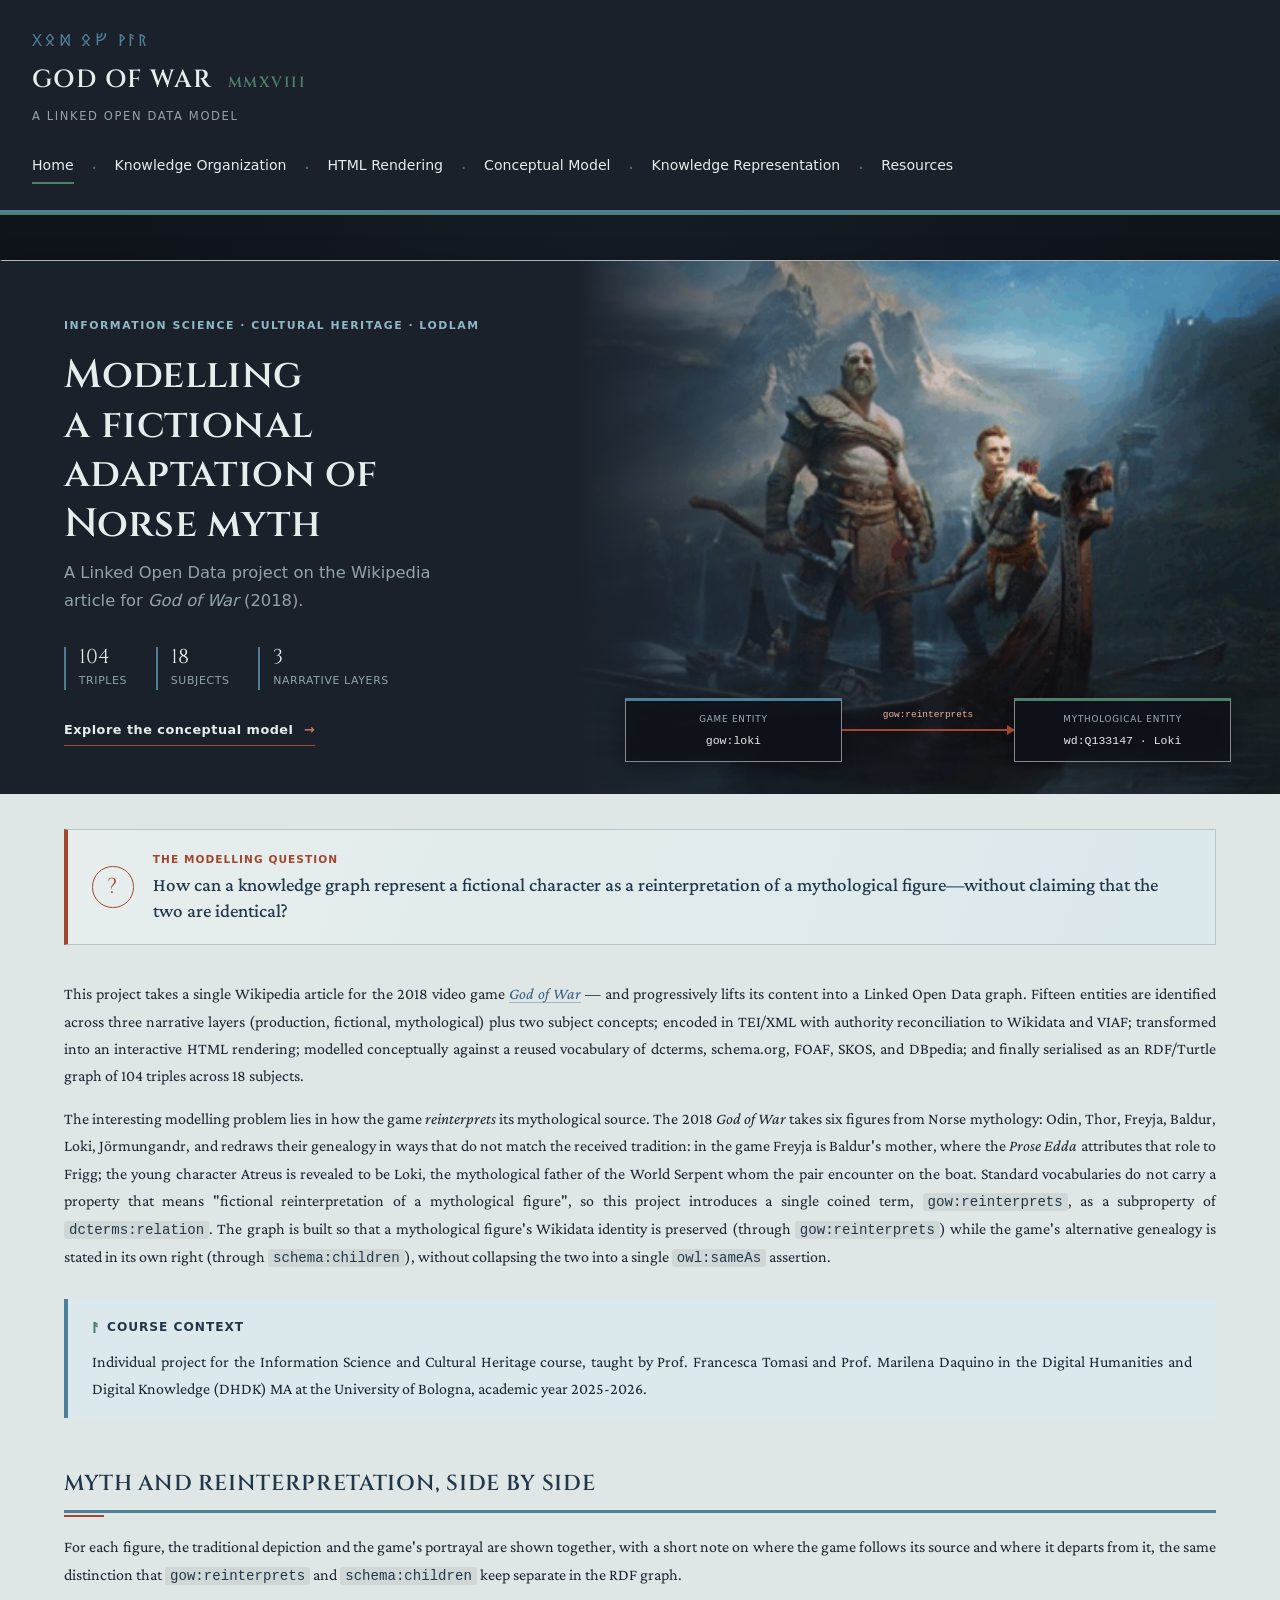
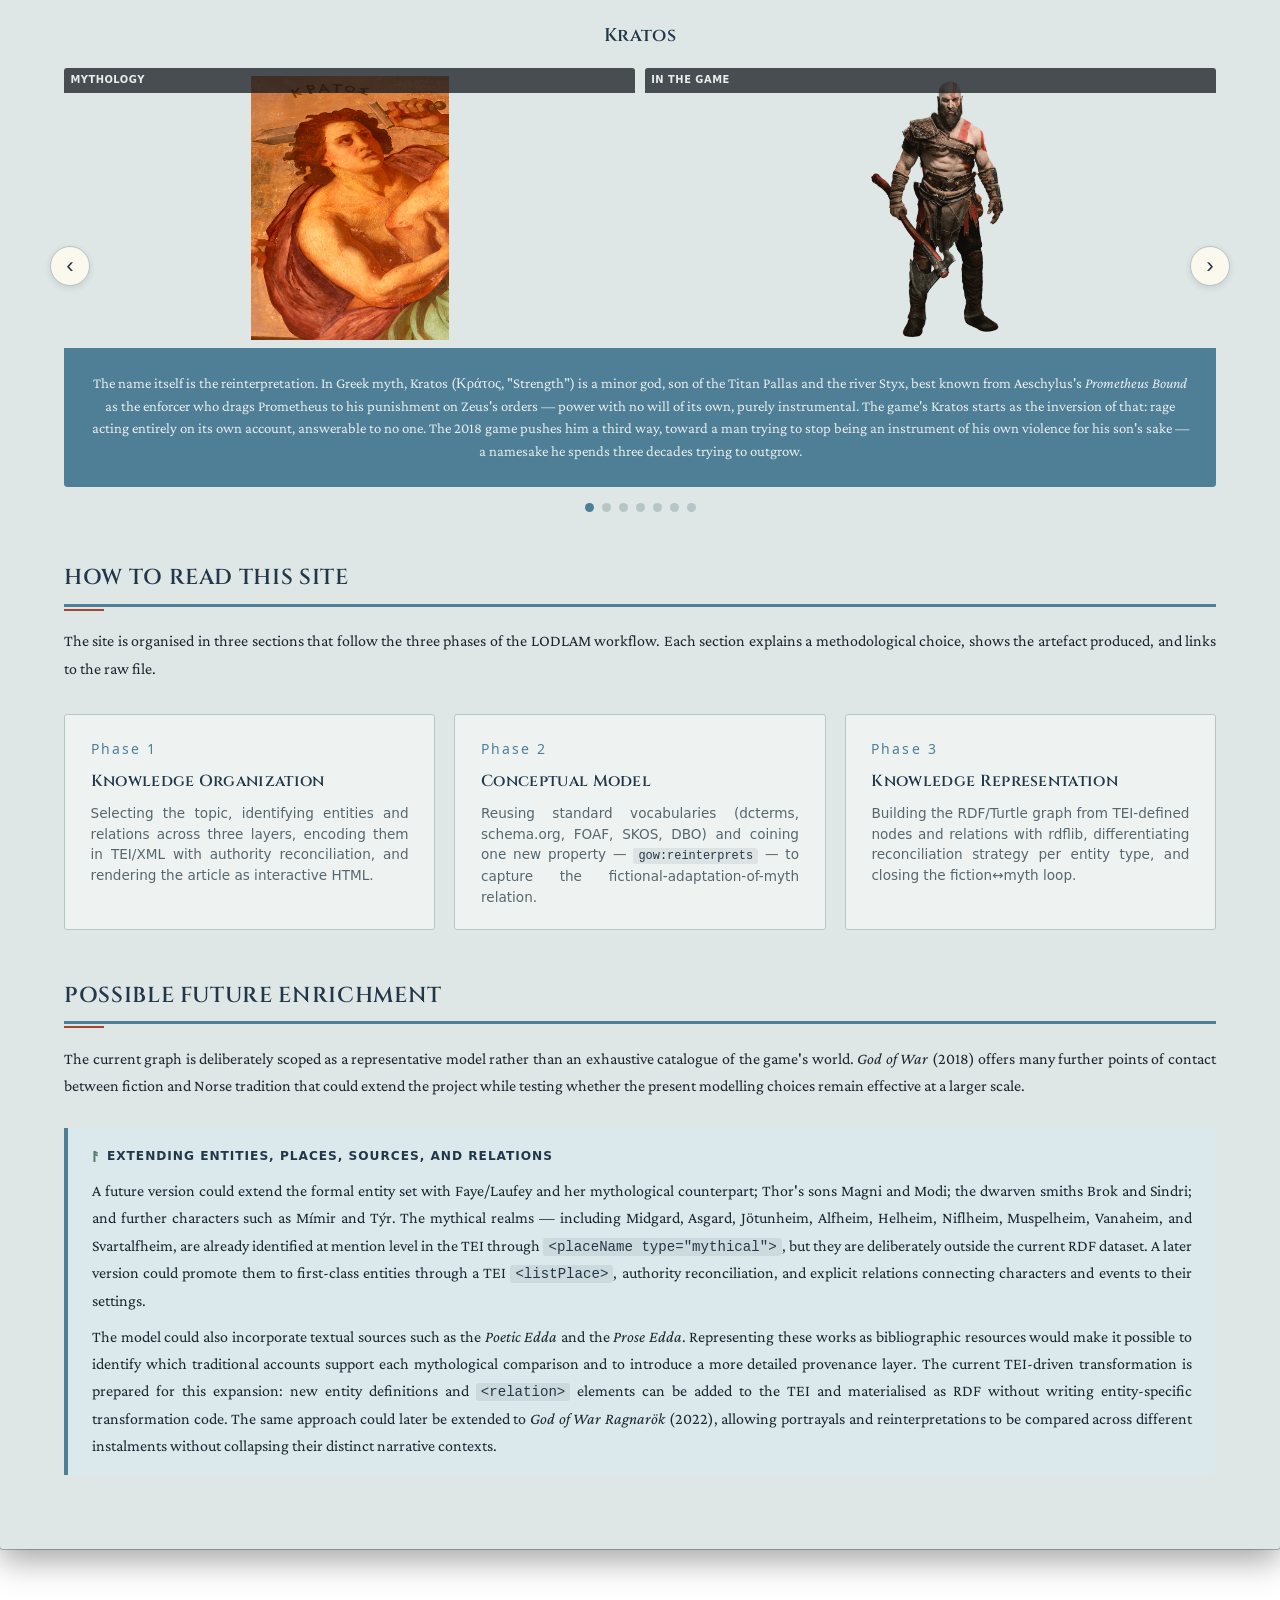
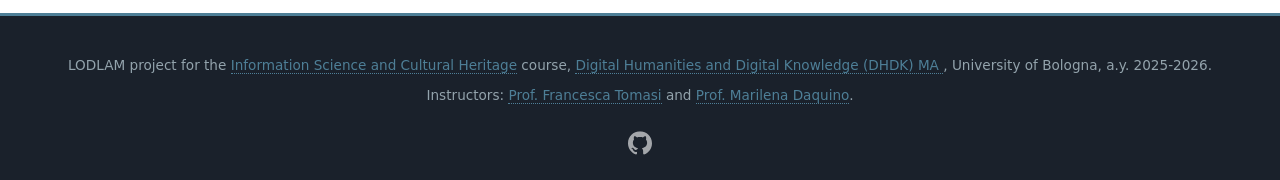
==== index.html @ cbc091d8 "Update fmt.Println message from 'Hello' to 'Goodbye'" ====
<!DOCTYPE html>
<html lang="en">
<head>
<meta charset="UTF-8">
<meta name="viewport" content="width=device-width, initial-scale=1.0">
<title>God of War (2018) — A Linked Open Data Model</title>
<link rel="icon" href="assets/favicon.ico" sizes="any">
<link rel="preconnect" href="https://fonts.googleapis.com">
<link rel="preconnect" href="https://fonts.gstatic.com" crossorigin>
<link href="https://fonts.googleapis.com/css2?family=Cinzel:wght@500;600;700&family=Crimson+Pro:ital,wght@0,400;0,500;0,600;1,400&family=Noto+Sans+Runic&display=swap" rel="stylesheet">
<link rel="stylesheet" href="css/style.css">
</head>
<body>

<header class="site-header">
  <div class="header-inner">
    <a href="index.html" class="site-title">
      <span class="site-title-runic" aria-hidden="true">ᚷᛟᛞ ᛟᚠ ᚹᚨᚱ</span>
      <span class="site-title-main">God of War <span class="site-title-year">MMXVIII</span></span>
      <span class="site-title-sub">A Linked Open Data Model</span>
    </a>
    <nav class="site-nav">
      <ul>
        <li><a href="index.html" class="current">Home</a></li>
        <li><a href="knowledge-organization.html">Knowledge Organization</a></li>
        <li><a href="html-rendering.html">HTML Rendering</a></li>
        <li><a href="conceptual-model.html">Conceptual Model</a></li>
        <li><a href="knowledge-representation.html">Knowledge Representation</a></li>
        <li><a href="resources.html">Resources</a></li>
      </ul>
    </nav>
  </div>
</header>

<main class="content">

  <section class="hero hero-home" aria-labelledby="home-title">
    <div class="hero-copy">
      <p class="hero-eyebrow">Information Science · Cultural Heritage · LODLAM</p>
      <h1 id="home-title">Modelling a fictional adaptation of Norse myth</h1>
      <p class="subtitle">A Linked Open Data project on the Wikipedia article for <em>God of War</em> (2018).</p>

      <dl class="hero-stats" aria-label="Project at a glance">
        <div><dt>104</dt><dd>triples</dd></div>
        <div><dt>18</dt><dd>subjects</dd></div>
        <div><dt>3</dt><dd>narrative layers</dd></div>
      </dl>

      <a class="hero-link" href="conceptual-model.html">Explore the conceptual model <span aria-hidden="true">&#8594;</span></a>
    </div>

    <div class="hero-image" role="img" aria-label="Kratos and Atreus crossing the Lake of Nine in God of War (2018). The game's Loki is modelled as a reinterpretation of the mythological Loki.">
  <div class="graph-fragment">
        <span class="graph-node graph-node-game"><small>game entity</small>gow:loki</span>
        <span class="graph-edge"><b>gow:reinterprets</b><i aria-hidden="true"></i></span>
        <span class="graph-node graph-node-myth"><small>mythological entity</small>wd:Q133147 · Loki</span>
      </div>
    </div>
  </section>

  <aside class="model-question" aria-labelledby="model-question-title">
    <span class="model-question-mark" aria-hidden="true">?</span>
    <div>
      <p id="model-question-title">The modelling question</p>
      <h2>How can a knowledge graph represent a fictional character as a reinterpretation of a mythological figure—without claiming that the two are identical?</h2>
    </div>
  </aside>

  <article>

    <p>This project takes a single Wikipedia article for the 2018 video game <em><a href="https://en.wikipedia.org/w/index.php?title=God_of_War_(2018_video_game)&amp;oldid=1357494264" target="_blank" rel="noopener">God of War</a></em> — and progressively lifts its content into a Linked Open Data graph. Fifteen entities are identified across three narrative layers (production, fictional, mythological) plus two subject concepts; encoded in TEI/XML with authority reconciliation to Wikidata and VIAF; transformed into an interactive HTML rendering; modelled conceptually against a reused vocabulary of dcterms, schema.org, FOAF, SKOS, and DBpedia; and finally serialised as an RDF/Turtle graph of 104 triples across 18 subjects.</p>

    <p>The interesting modelling problem lies in how the game <em>reinterprets</em> its mythological source. The 2018 <em>God of War</em> takes six figures from Norse mythology: Odin, Thor, Freyja, Baldur, Loki, Jörmungandr, and redraws their genealogy in ways that do not match the received tradition: in the game Freyja is Baldur's mother, where the <em>Prose Edda</em> attributes that role to Frigg; the young character Atreus is revealed to be Loki, the mythological father of the World Serpent whom the pair encounter on the boat. Standard vocabularies do not carry a property that means "fictional reinterpretation of a mythological figure", so this project introduces a single coined term, <code>gow:reinterprets</code>, as a subproperty of <code>dcterms:relation</code>. The graph is built so that a mythological figure's Wikidata identity is preserved (through <code>gow:reinterprets</code>) while the game's alternative genealogy is stated in its own right (through <code>schema:children</code>), without collapsing the two into a single <code>owl:sameAs</code> assertion.</p>

    <div class="callout">
      <p class="callout-title">Course context</p>
      <p>Individual project for the Information Science and Cultural Heritage course, taught by Prof. Francesca Tomasi and Prof. Marilena Daquino in the Digital Humanities and Digital Knowledge (DHDK) MA at the University of Bologna, academic year 2025-2026.</p>
    </div>

    <h2 id="myth-and-reinterpretation">Myth and reinterpretation, side by side</h2>

    <p>For each figure, the traditional depiction and the game's portrayal are shown together, with a short note on where the game follows its source and where it departs from it, the same distinction that <code>gow:reinterprets</code> and <code>schema:children</code> keep separate in the RDF graph.</p>

<div class="myth-slideshow" role="region" aria-roledescription="carousel" aria-label="Myth and game character gallery">
    <div class="slideshow-viewport">
      <div class="slideshow-track">
 
        <div class="slide">
        <h3>Kratos</h3>
        <div class="image-pair">
          <div class="image-slot filled">
            <span class="image-slot-label">Mythology</span>
            <img src="assets/kratosmyth.png" alt="Fresco detail labelled ΚΡΑΤΟΣ (Kratos), the Greek personification of strength, holding a sword.">
          </div>
          <div class="image-slot filled">
            <span class="image-slot-label">In the game</span>
            <img src="assets/Kratos.png" alt="Kratos as depicted in God of War (2018), bearded, holding the Leviathan Axe.">
          </div>
        </div>
        <p class="comparison-text">The name itself is the reinterpretation. In Greek myth, Kratos (Κράτος, "Strength") is a minor god, son of the Titan Pallas and the river Styx, best known from Aeschylus's <em>Prometheus Bound</em> as the enforcer who drags Prometheus to his punishment on Zeus's orders — power with no will of its own, purely instrumental. The game's Kratos starts as the inversion of that: rage acting entirely on its own account, answerable to no one. The 2018 game pushes him a third way, toward a man trying to stop being an instrument of his own violence for his son's sake — a namesake he spends three decades trying to outgrow.</p>
      </div>

      <div class="slide">
        <h3>Odin</h3>
        <div class="image-pair">
          <div class="image-slot filled">
            <span class="image-slot-label">Mythology</span>
            <img src="assets/odinmyth.png" alt="Illustration of Odin with a spear, one eye covered, flanked by his ravens Huginn and Muninn.">
          </div>
          <div class="image-slot filled">
            <span class="image-slot-label">In the game</span>
            <img src="assets/odingame.png" alt="Odin as depicted in God of War Ragnarok (2022), he never appears in the 2018 prequel, but he is mentioned many times.">
          </div>
        </div>
        <p class="comparison-text">Myth's Odin is the Allfather: one-eyed (the price of wisdom at Mímir's well), attended by his ravens Huginn and Muninn, obsessively gathering knowledge to delay Ragnarök. The 2018 game keeps him almost entirely offscreen, known only through his actions: surveilling Faye's family, engineering Týr's death. His hunger for knowledge survives the adaptation, recast as control rather than wisdom-seeking. The in-game render included here is revealed in the sequel game from 2022, but I decided to include it for visual reference.</p>
      </div>

      <div class="slide">
        <h3>Thor</h3>
        <div class="image-pair">
          <div class="image-slot filled">
            <span class="image-slot-label">Mythology</span>
            <img src="assets/thormyth.png" alt="19th-century engraving of Thor, crowned, raising Mjölnir with lightning behind him.">
          </div>
          <div class="image-slot filled">
            <span class="image-slot-label">In the game</span>
            <img src="assets/thorgame.png" alt="Thor as depicted in God of War (2018), he makes a small cameo at the end, but he's frequently mentioned during the game. His role is bigger in the sequel God Of War Ragnarok (2022).">
          </div>
        </div>
        <p class="comparison-text">This particular engraving crowns Thor and poses him like a thunder-king closer to Zeus than to the brawling, impulsive Thor of the Eddas — a reminder that "the mythological Thor" is itself already a layered reception history before the game ever touches it. The 2018 game keeps him almost entirely withheld, glimpsed only in a closing vision; what's already established, through his sons Modi and Magni, is a figure whose approval is violently sought and rarely given — the game's version of Thor is built out of the shadow he casts before he ever appears.</p>
      </div>

      <div class="slide">
        <h3>Freyja</h3>
        <div class="image-pair">
          <div class="image-slot filled">
            <span class="image-slot-label">Mythology</span>
            <img src="assets/freyjamyth.png" alt="19th-century illustration of Freya standing with a spear and shield, flanked by cats.">
          </div>
          <div class="image-slot filled">
            <span class="image-slot-label">In the game</span>
            <img src="assets/freya.png" alt="Freya as depicted in God Of War (2018).">
          </div>
        </div>
        <p class="comparison-text">Traditionally a Vanir goddess of love, fertility, and war who receives half the battle-slain in her hall Fólkvangr — independent, powerful, married to the enigmatic Óðr. The game keeps her power and her Vanir origin but gives her a role that belongs to a different goddess in the sources: Baldur's mother. In the <em>Prose Edda</em> that role is Frigg's, not Freyja's. This is the clearest case in the whole project of the game collapsing two distinct figures into one — see the RDF graph's <code>gow:freyja schema:children gow:baldur</code> triple, which states the game's genealogy directly rather than importing it as fact about the mythological Freyja.</p>
      </div>

      <div class="slide">
        <h3>Baldur</h3>
        <div class="image-pair">
          <div class="image-slot filled">
            <span class="image-slot-label">Mythology</span>
            <img src="assets/baldurmyth.png" alt="Baldur (or Baldr) as depicted in the Norse mythology.">
          </div>
          <div class="image-slot filled">
            <span class="image-slot-label">In the game</span>
            <img src="assets/balduergow.png" alt="Baldur as depicted in God of War (2018), tattooed and bearded, standing in a snowy landscape.">
          </div>
        </div>
        <p class="comparison-text">Myth's Baldur is the most beloved of the Æsir, radiant and mourned by all creation when he dies; the game's Baldur — rune-tattooed, embittered, numb rather than beloved — inverts that emotional register almost entirely while keeping the one structural detail that matters: invulnerable to everything except mistletoe, and killed by it either way. What changes is the meaning: myth's mistletoe death starts the grief that precedes Ragnarök; the game's mistletoe death ends a rage nobody in the story is sorry to see go.</p>
      </div>

      <div class="slide">
        <h3>Loki</h3>
        <div class="image-pair">
          <div class="image-slot filled">
            <span class="image-slot-label">Mythology</span>
            <img src="assets/loki.png" alt="Medieval Icelandic manuscript illustration of Loki, holding fire, standing near a net.">
          </div>
          <div class="image-slot filled">
            <span class="image-slot-label">In the game</span>
            <img src="assets/atreusgow.png" alt="Atreus as depicted in God of War (2018) — later revealed in the story to be Loki.">
          </div>
        </div>
        <p class="comparison-text">The manuscript shown here depicts Loki with a fishing net nearby — his own invention, from the myth in which he is finally caught hiding from the gods after Baldur's death, then bound with his son's entrails until Ragnarök. The game defers that entire arc: its Loki is a child at the very start of his story, known to the player as Atreus until the final revelation. Nothing about the bound, punished trickster of the myths has happened yet — the game's fiction↔myth loop closes narratively (Atreus is Loki) without yet closing consequentially (this Loki hasn't done anything the myths punish him for).</p>
      </div>

      <div class="slide">
        <h3>Jörmungandr</h3>
        <div class="image-pair">
          <div class="image-slot filled">
            <span class="image-slot-label">Mythology</span>
            <img src="assets/jormungandrmyth.png" alt="Medieval manuscript illustration labelled 'Midgards Ormurin', showing the World Serpent coiled with a goat's head hanging above it.">
          </div>
          <div class="image-slot filled">
            <span class="image-slot-label">In the game</span>
            <img src="assets/jormungandrgow.jpg" alt="The World Serpent Jörmungandr as depicted in God of War (2018), a massive dragon-like head looking down at Kratos and Atreus.">
          </div>
        </div>
        <p class="comparison-text">The most dramatic tonal inversion of any figure in the game. In myth, Jörmungandr is a world-ending threat, fated to kill and be killed by Thor at Ragnarök — the manuscript shown fixes it in a static heraldic coil, an emblem of doom. The game instead makes it a character with dialogue (translated by Atreus) who treats Kratos and Atreus as old friends, thanks to the story's nonlinear sense of time — from apocalyptic monster to companion, without changing its size, its name, or its place in the family tree that <code>gow:loki schema:children gow:jormungandr</code> still records.</p>
      </div>
    </div>
  </div>
      <button type="button" class="slide-arrow slide-prev" aria-label="Previous character">&#8249;</button>
      <button type="button" class="slide-arrow slide-next" aria-label="Next character">&#8250;</button>
 
      <div class="slide-dots">
        <button type="button" class="slide-dot" aria-label="Go to Kratos"></button>
        <button type="button" class="slide-dot" aria-label="Go to Odin"></button>
        <button type="button" class="slide-dot" aria-label="Go to Thor"></button>
        <button type="button" class="slide-dot" aria-label="Go to Freyja"></button>
        <button type="button" class="slide-dot" aria-label="Go to Baldur"></button>
        <button type="button" class="slide-dot" aria-label="Go to Loki"></button>
        <button type="button" class="slide-dot" aria-label="Go to Jörmungandr"></button>
      </div>
    </div>

    <h2>How to read this site</h2>

    <p>The site is organised in three sections that follow the three phases of the LODLAM workflow. Each section explains a methodological choice, shows the artefact produced, and links to the raw file.</p>

    <div class="section-index">
      <a class="section-card" href="knowledge-organization.html">
        <span class="step-number">Phase 1</span>
        <h3>Knowledge Organization</h3>
        <p>Selecting the topic, identifying entities and relations across three layers, encoding them in TEI/XML with authority reconciliation, and rendering the article as interactive HTML.</p>
      </a>
      <a class="section-card" href="conceptual-model.html">
        <span class="step-number">Phase 2</span>
        <h3>Conceptual Model</h3>
        <p>Reusing standard vocabularies (dcterms, schema.org, FOAF, SKOS, DBO) and coining one new property — <code>gow:reinterprets</code> — to capture the fictional-adaptation-of-myth relation.</p>
      </a>
      <a class="section-card" href="knowledge-representation.html">
        <span class="step-number">Phase 3</span>
        <h3>Knowledge Representation</h3>
        <p>Building the RDF/Turtle graph from TEI-defined nodes and relations with rdflib, differentiating reconciliation strategy per entity type, and closing the fiction↔myth loop.</p>
      </a>
    </div>

    <h2 id="possible-future-enrichment">Possible future enrichment</h2>

    <p>The current graph is deliberately scoped as a representative model rather than an exhaustive catalogue of the game's world. <em>God of War</em> (2018) offers many further points of contact between fiction and Norse tradition that could extend the project while testing whether the present modelling choices remain effective at a larger scale.</p>

    <div class="callout">
  <p class="callout-title">Extending entities, places, sources, and relations</p>

  <p>A future version could extend the formal entity set with Faye/Laufey and her mythological counterpart; Thor's sons Magni and Modi; the dwarven smiths Brok and Sindri; and further characters such as Mímir and Týr. The mythical realms — including Midgard, Asgard, Jötunheim, Alfheim, Helheim, Niflheim, Muspelheim, Vanaheim, and Svartalfheim, are already identified at mention level in the TEI through <code>&lt;placeName type="mythical"&gt;</code>, but they are deliberately outside the current RDF dataset. A later version could promote them to first-class entities through a TEI <code>&lt;listPlace&gt;</code>, authority reconciliation, and explicit relations connecting characters and events to their settings.</p>

  <p>The model could also incorporate textual sources such as the <em>Poetic Edda</em> and the <em>Prose Edda</em>. Representing these works as bibliographic resources would make it possible to identify which traditional accounts support each mythological comparison and to introduce a more detailed provenance layer. The current TEI-driven transformation is prepared for this expansion: new entity definitions and <code>&lt;relation&gt;</code> elements can be added to the TEI and materialised as RDF without writing entity-specific transformation code. The same approach could later be extended to <em>God of War Ragnarök</em> (2022), allowing portrayals and reinterpretations to be compared across different instalments without collapsing their distinct narrative contexts.</p>
</div>

  </article>
</main>

<footer class="site-footer">
  <p>LODLAM project for the <a href="https://www.unibo.it/it/studiare/insegnamenti-competenze-trasversali-moocs/insegnamenti/insegnamento/2025/542134" target="_blank" rel="noopener noreferrer"> Information Science and Cultural Heritage</a> course, <a href="https://corsi.unibo.it/magistrale/DigitalHumanitiesKnowledge" target="_blank" rel="noopener noreferrer"> Digital Humanities and Digital Knowledge (DHDK) MA </a>, University of Bologna, a.y. 2025-2026.</p>
  <p>Instructors: <a href="https://www.unibo.it/sitoweb/francesca.tomasi" target="_blank" rel="noopener noreferrer">Prof. Francesca Tomasi</a> and <a href="https://www.unibo.it/sitoweb/marilena.daquino2" target="_blank" rel="noopener noreferrer">Prof. Marilena Daquino</a>.</p>
  <div class="footer-social">
    <a href="https://github.com/alicesgarlata/gowlodlam" target="_blank" rel="noopener noreferrer" class="github-link" aria-label="Visit the repository on Github!">
      <img src="assets/GitHub_Invertocat_White.svg" alt="Repository GitHub" width="24" height="24">
    </a>
  </div>
</footer>

<script src="js/lightbox.js" defer></script>
</body>
</html>
---- css/style.css ----
:root {
  /* -- stone / night-sky field ------------------------------------- */
  --color-stone-900: #0f131a;
  --color-stone-800: #1a212b;
  --color-bone: #e7ecec;
  --color-bone-muted: #93a3ac;

  /* -- ice/parchment content panel ------------------------------------ */
  --color-parchment: #dee6e6;
  --color-parchment-dark: #b7c5c6;
  --color-ink: #1c2530;
  --color-ink-muted: #57666e;

  /* -- accents: cold primary, single warm ember spark ------------------ */
  --color-verdigris: #4f7f6b;
  --color-verdigris-hover: #3f6a58;
  --color-frost: #4e7f97;
  --color-frost-hover: #3d6779;
  --color-frost-soft: #dbe8ec;
  --color-steel-title: #22384a;
  --color-ember: #a2472f;
  --color-link: #35617f;
  --color-link-border: #9db8c6;

  /* -- code block (dark tablet, own small cool palette) ---------------- */
  --color-code-bg: #0b0e13;
  --color-code-text: #dbe2e2;
  --color-code-kw: #7ec8d8;
  --color-code-cm: #6c7a86;
  --color-code-st: #93c39f;
  --color-code-ns: #8fa8d6;

  --font-display: 'Cinzel', Georgia, serif;
  --font-runic: 'Noto Sans Runic', sans-serif;
  --font-serif: 'Crimson Pro', Georgia, "Times New Roman", serif;
  --font-sans: system-ui, -apple-system, "Segoe UI", sans-serif;
  --font-mono: "SF Mono", Menlo, Monaco, Consolas, monospace;

  --max-width: 1440px;
}

* { box-sizing: border-box; }

body {
  margin: 0;
  font-family: var(--font-serif);
  color: var(--color-bone);
  background:
    radial-gradient(ellipse at top, #171e28 0%, var(--color-stone-900) 62%),
    repeating-linear-gradient(115deg, rgba(255,255,255,0.015) 0px, rgba(255,255,255,0.015) 1px, transparent 1px, transparent 7px);
  background-attachment: fixed;
  line-height: 1.7;
}

/* --- Header + navigation ------------------------------------------- */

.site-header {
  background: var(--color-stone-800);
  border-bottom: 3px solid var(--color-frost);
  box-shadow: 0 2px 0 0 var(--color-verdigris);
  color: var(--color-bone);
}
.header-inner {
  max-width: 1320px;
  margin: 0 auto;
  padding: 1.6rem 2rem;
  display: flex;
  flex-wrap: wrap;
  align-items: baseline;
  justify-content: space-between;
  gap: 1.5rem;
}
.site-title {
  color: var(--color-bone);
  text-decoration: none;
  display: block;
}
.site-title-runic {
  display: block;
  font-family: var(--font-runic);
  font-size: 1.05rem;
  letter-spacing: 0.2em;
  color: var(--color-frost);
  margin-bottom: 0.3rem;
}
.site-title-main {
  display: block;
  font-family: var(--font-display);
  font-size: 1.55rem;
  font-weight: 600;
  letter-spacing: 0.06em;
  text-transform: uppercase;
  color: var(--color-bone);
}
.site-title-year {
  font-size: 0.6em;
  color: var(--color-verdigris);
  margin-left: 0.5em;
  letter-spacing: 0.1em;
}
.site-title-sub {
  display: block;
  font-family: var(--font-sans);
  font-size: 0.72rem;
  color: var(--color-bone-muted);
  letter-spacing: 0.14em;
  text-transform: uppercase;
  margin-top: 0.35rem;
}

.site-nav ul {
  list-style: none;
  padding: 0;
  margin: 0;
  display: flex;
  flex-wrap: wrap;
  align-items: center;
  font-family: var(--font-sans);
  font-size: 0.88rem;
}
.site-nav li { display: flex; align-items: center; }
.site-nav li + li::before {
  content: "·";
  color: var(--color-frost);
  font-size: 1.3em;
  margin: 0 1.1rem;
  opacity: 0.85;
}
.site-nav a {
  color: var(--color-bone);
  text-decoration: none;
  padding: 0.25rem 0;
  border-bottom: 2px solid transparent;
  transition: border-color 0.15s, color 0.15s;
}
.site-nav a:hover { border-bottom-color: var(--color-frost); }
.site-nav a.current {
  border-bottom-color: var(--color-verdigris);
  color: var(--color-bone);
}

/* --- Main content (ice/parchment panel) ----------------------------------- */

.content {
  max-width: var(--max-width);
  margin: 3rem auto;
  padding: 2.8rem 4rem;
  background: var(--color-parchment);
  color: var(--color-ink);
  border-radius: 3px;
  box-shadow: 0 12px 32px rgba(0,0,0,0.35), 0 0 0 1px var(--color-parchment-dark);
}

.hero {
  padding: 0.5rem 0 2rem;
  border-bottom: 3px double var(--color-parchment-dark);
  margin-bottom: 2rem;
  position: relative;
}
.hero h1 {
  font-family: var(--font-display);
  font-size: 2.1rem;
  font-weight: 600;
  margin: 0 0 0.6rem;
  color: var(--color-steel-title);
  line-height: 1.25;
  letter-spacing: 0.01em;
  max-width: 46ch;
}
.hero .subtitle {
  font-family: var(--font-sans);
  font-size: 1.02rem;
  color: var(--color-ink-muted);
  margin: 0;
  max-width: 60ch;
}

/* --- Home hero: project argument made visual ---------------------- */

.hero-home {
  display: grid;
  grid-template-columns: minmax(0, 0.9fr) minmax(420px, 1.1fr);
  min-height: 440px;
  margin: -2.8rem -4rem 2.2rem;
  padding: 0;
  border-bottom: 0;
  background: var(--color-stone-800);
  color: var(--color-bone);
  overflow: hidden;
}
.hero-copy {
  padding: 3.5rem 2.5rem 3rem 4rem;
  display: flex;
  flex-direction: column;
  justify-content: center;
  position: relative;
  z-index: 2;
}
.hero-eyebrow {
  margin: 0 0 1rem;
  font-family: var(--font-sans);
  color: #8fb8c7;
  font-size: 0.68rem;
  font-weight: 700;
  letter-spacing: 0.14em;
  text-transform: uppercase;
}
.hero-home h1 {
  color: var(--color-bone);
  font-size: clamp(2rem, 3.1vw, 3rem);
  max-width: 14ch;
  text-wrap: balance;
}
.hero-home .subtitle {
  color: var(--color-bone-muted);
  max-width: 40ch;
}
.hero-stats {
  display: flex;
  gap: 1.8rem;
  margin: 2rem 0 1.8rem;
}
.hero-stats div {
  padding-left: 0.8rem;
  border-left: 2px solid var(--color-frost);
}
.hero-stats dt {
  font-family: var(--font-display);
  color: var(--color-bone);
  font-size: 1.25rem;
  line-height: 1;
}
.hero-stats dd {
  margin: 0.3rem 0 0;
  font-family: var(--font-sans);
  color: var(--color-bone-muted);
  font-size: 0.68rem;
  letter-spacing: 0.06em;
  text-transform: uppercase;
}
.hero-link {
  align-self: flex-start;
  font-family: var(--font-sans);
  color: var(--color-bone);
  font-size: 0.8rem;
  font-weight: 700;
  letter-spacing: 0.04em;
  text-decoration: none;
  border-bottom: 1px solid var(--color-ember);
  padding-bottom: 0.25rem;
}
.hero-link span { color: #cf765d; margin-left: 0.35rem; }

.hero-image {
  position: relative;
  min-height: 440px;
  background:
    linear-gradient(90deg, var(--color-stone-800) 0%, rgba(26,33,43,0.5) 22%, rgba(15,19,26,0.08) 62%),
    linear-gradient(0deg, rgba(15,19,26,0.62), transparent 55%),
    url('../assets/gifs/cover.gif') center / cover no-repeat;
}
.graph-fragment {
  position: absolute;
  left: 7%;
  right: 7%;
  bottom: 2rem;
  display: grid;
  grid-template-columns: minmax(120px, 1fr) minmax(135px, 0.8fr) minmax(130px, 1fr);
  align-items: center;
  filter: drop-shadow(0 4px 12px rgba(0,0,0,0.55));
}
.graph-node {
  padding: 0.65rem 0.8rem;
  border: 1px solid rgba(231,236,236,0.55);
  background: rgba(15,19,26,0.88);
  color: var(--color-bone);
  font-family: var(--font-mono);
  font-size: 0.72rem;
  text-align: center;
  backdrop-filter: blur(5px);
}
.graph-node small {
  display: block;
  margin-bottom: 0.25rem;
  color: #9fb0b7;
  font-family: var(--font-sans);
  font-size: 0.55rem;
  letter-spacing: 0.09em;
  text-transform: uppercase;
}
.graph-node-game { border-top: 3px solid var(--color-frost); }
.graph-node-myth { border-top: 3px solid var(--color-verdigris); }
.graph-edge {
  display: flex;
  align-items: center;
  position: relative;
  color: #efb09e;
  font-family: var(--font-mono);
  font-size: 0.59rem;
  text-align: center;
}
.graph-edge::before {
  content: "";
  width: 100%;
  height: 2px;
  background: var(--color-ember);
}
.graph-edge b {
  position: absolute;
  left: 50%;
  bottom: 0.5rem;
  transform: translateX(-50%);
  white-space: nowrap;
  font-weight: 500;
}
.graph-edge i {
  position: absolute;
  right: -1px;
  width: 0;
  height: 0;
  border-top: 5px solid transparent;
  border-bottom: 5px solid transparent;
  border-left: 8px solid var(--color-ember);
}

.model-question {
  display: grid;
  grid-template-columns: auto 1fr;
  gap: 1.2rem;
  align-items: center;
  padding: 1.3rem 1.5rem;
  margin: 0 0 2.2rem;
  background: linear-gradient(110deg, #e7eeed, var(--color-frost-soft));
  border: 1px solid var(--color-parchment-dark);
  border-left: 4px solid var(--color-ember);
}
.model-question-mark {
  width: 2.6rem;
  height: 2.6rem;
  display: grid;
  place-items: center;
  border: 1px solid var(--color-ember);
  border-radius: 50%;
  color: var(--color-ember);
  font-family: var(--font-display);
  font-size: 1.35rem;
}
.model-question p {
  margin: 0 0 0.25rem;
  color: var(--color-ember);
  font-family: var(--font-sans);
  font-size: 0.66rem;
  font-weight: 700;
  letter-spacing: 0.1em;
  text-transform: uppercase;
}
.model-question h2 {
  margin: 0;
  color: var(--color-steel-title);
  font-family: var(--font-serif);
  font-size: 1.18rem;
  font-weight: 500;
  line-height: 1.35;
}

/* --- Myth vs game slideshow ----------------------------------------- */

.myth-slideshow {
  position: relative;
  margin: 2rem 0;
}
.slideshow-viewport {
  overflow: hidden;
  border-radius: 3px;
  border: none;
  background: transparent;
}
.slideshow-track {
  display: flex;
  transition: transform 0.5s cubic-bezier(0.4, 0.0, 0.2, 1);
}
.slide {
  flex: 0 0 100%;
  max-width: 100%;
  box-sizing: border-box;
  padding: 0;
  display: flex;
  flex-direction: column;
}
.slide h3 {
  font-family: var(--font-display);
  margin: 0 0 1rem;
  font-size: 1.15rem;
  letter-spacing: 0.02em;
  color: var(--color-steel-title);
  text-align: center;
}
.slide .image-pair {
  max-width: 100%;
  margin: 0;
}
.slide .comparison-text,
.slide .comparison-placeholder {
  max-width: 100%;
  margin: 0;
  text-align: center;
  background: var(--color-frost);
  color: var(--color-bone);
  padding: 1.5rem;
  border-radius: 0 0 3px 3px;
}

.slide-arrow {
  position: absolute;
  top: 50%;
  transform: translateY(-50%);
  width: 40px;
  height: 40px;
  border-radius: 50%;
  border: 1px solid var(--color-parchment-dark);
  background: #fbf8ee;
  color: var(--color-steel-title);
  font-size: 1.4rem;
  line-height: 1;
  cursor: pointer;
  display: flex;
  align-items: center;
  justify-content: center;
  transition: background 0.15s, border-color 0.15s;
  box-shadow: 0 2px 6px rgba(0,0,0,0.1);
}
.slide-arrow:hover {
  background: var(--color-frost);
  color: var(--color-bone);
  border-color: var(--color-frost);
}
.slide-prev { left: -14px; }
.slide-next { right: -14px; }

.slide-dots {
  display: flex;
  justify-content: center;
  gap: 0.5rem;
  margin-top: 1rem;
}
.slide-dot {
  width: 9px;
  height: 9px;
  border-radius: 50%;
  background: var(--color-parchment-dark);
  border: none;
  padding: 0;
  cursor: pointer;
  transition: background 0.15s, transform 0.15s;
}
.slide-dot:hover { transform: scale(1.2); }
.slide-dot.active { background: var(--color-frost); }

@media (max-width: 700px) {
  .slide { padding: 1.2rem 2.6rem 1.5rem; }
  .slide-arrow { width: 34px; height: 34px; font-size: 1.2rem; }
  .slide-prev { left: -6px; }
  .slide-next { right: -6px; }
}

/* --- Myth vs game placeholder grid (kept for reference / possible reuse) --- */

.myth-game-grid {
  display: grid;
  grid-template-columns: repeat(auto-fit, minmax(240px, 1fr));
  gap: 0.6rem;
  margin: 2rem 0;
}
.myth-game-card {
  background: #eef3f2;
  border: 1px solid var(--color-parchment-dark);
  border-radius: 3px;
  padding: 0.6rem 0.8rem;
}
.myth-game-card h3 {
  font-family: var(--font-display);
  margin: 0 0 0.9rem;
  font-size: 1rem;
  letter-spacing: 0.02em;
  color: var(--color-steel-title);
}
.image-pair {
  display: flex;
  gap: 0.6rem;
  margin-bottom: 0.9rem;
}
.image-slot {
  flex: 1;
  height: 280px;
  border: 2px dashed #9aabad;
  border-radius: 3px;
  display: flex;
  flex-direction: column;
  align-items: center;
  justify-content: center;
  text-align: center;
  padding: 0.5rem;
  background: rgba(28, 37, 48, 0.03);
  overflow: hidden;
  position: relative;
}
.image-slot.filled {
  border: none;
  background: transparent;
}
.image-slot.filled img {
  width: 100%;
  height: 100%;
  object-fit: contain;
  display: block;
  cursor: zoom-in;
}
.image-slot.filled .image-slot-label {
  position: absolute;
  top: 0;
  left: 0;
  right: 0;
  margin: 0;
  padding: 0.25rem 0.4rem;
  background: rgba(15, 19, 26, 0.72);
  color: var(--color-bone);
  font-size: 0.62rem;
  text-align: left;
  pointer-events: none;
}
.image-slot-label {
  font-family: var(--font-sans);
  font-size: 0.68rem;
  text-transform: uppercase;
  letter-spacing: 0.05em;
  font-weight: 700;
  color: var(--color-frost);
  margin-bottom: 0.4rem;
}
.image-slot-hint {
  font-family: var(--font-mono);
  font-size: 0.64rem;
  color: var(--color-ink-muted);
  word-break: break-all;
  line-height: 1.4;
}
.comparison-placeholder {
  font-family: var(--font-sans);
  font-size: 0.82rem;
  font-style: italic;
  line-height: 1.5;
}
.comparison-text {
  font-family: var(--font-serif);
  font-size: 0.92rem;
  line-height: 1.55;
}

article h2 {
  font-family: var(--font-display);
  font-size: 1.35rem;
  font-weight: 600;
  letter-spacing: 0.03em;
  text-transform: uppercase;
  color: var(--color-steel-title);
  border-bottom: 3px solid var(--color-frost);
  padding-bottom: 0.4rem;
  margin: 3rem 0 1.3rem;
  position: relative;
}
article h2::after {
  /* the single warm ember spark, amid an otherwise cold palette —
     a small nod to Muspelheim's fire against Niflheim's ice */
  content: "";
  position: absolute;
  left: 0;
  bottom: -7px;
  width: 40px;
  height: 2px;
  background: var(--color-ember);
}
article h3 {
  font-family: var(--font-display);
  font-size: 1.05rem;
  font-weight: 600;
  letter-spacing: 0.02em;
  color: var(--color-frost-hover);
  margin: 2.2rem 0 0.8rem;
}
article h2:first-child, article h3:first-child { margin-top: 0; }

article p {
  margin: 1rem 0;
  text-align: justify;
  hyphens: auto;
  -webkit-hyphens: auto;
}
article ul, article ol { margin: 1rem 0; padding-left: 1.5rem; }
article li { margin: 0.4rem 0; text-align: left; }

article a {
  color: var(--color-link);
  text-decoration: none;
  border-bottom: 1px solid var(--color-link-border);
  transition: border-color 0.15s;
}
article a:hover { border-bottom-color: var(--color-link); }

article strong { color: var(--color-steel-title); }

/* --- Callout box (illuminated-manuscript marginal note) ------------ */

.callout {
  background: var(--color-frost-soft);
  border-left: 4px solid var(--color-frost);
  padding: 1rem 1.5rem;
  margin: 1.8rem 0;
  border-radius: 0 3px 3px 0;
}
.callout p { margin: 0.5rem 0; text-align: justify; hyphens: auto; -webkit-hyphens: auto; }
.callout p:first-child { margin-top: 0; }
.callout p:last-child { margin-bottom: 0; }
.callout .callout-title {
  font-family: var(--font-sans);
  font-size: 0.76rem;
  text-transform: uppercase;
  letter-spacing: 0.08em;
  color: var(--color-steel-title);
  margin: 0 0 0.5rem;
  font-weight: 700;
  display: flex;
  align-items: center;
  gap: 0.5rem;
}
.callout .callout-title::before {
  content: "ᚨ";
  font-family: var(--font-runic);
  font-size: 1.2em;
  color: var(--color-verdigris);
}

/* --- Code --------------------------------------------------------- */

code {
  font-family: var(--font-mono);
  background: rgba(28, 37, 48, 0.08);
  padding: 1px 5px;
  border-radius: 3px;
  font-size: 0.88em;
  color: var(--color-steel-title);
}
pre {
  background: var(--color-code-bg);
  color: var(--color-code-text);
  padding: 1.2rem 1.5rem;
  overflow-x: auto;
  border-radius: 3px;
  border: 1px solid #232a33;
  font-family: var(--font-mono);
  font-size: 0.85rem;
  line-height: 1.55;
  margin: 1.5rem 0;
}
pre code {
  background: none;
  padding: 0;
  color: inherit;
  font-size: inherit;
}
pre .kw { color: var(--color-code-kw); }
pre .cm { color: var(--color-code-cm); font-style: italic; }
pre .st { color: var(--color-code-st); }
pre .ns { color: var(--color-code-ns); }

/* --- Figures ------------------------------------------------------ */

figure {
  margin: 2rem 0;
  text-align: center;
}
figure img {
  max-width: 100%;
  height: auto;
  border: 1px solid var(--color-parchment-dark);
  border-radius: 3px;
  padding: 6px;
  background: #f2f6f5;
}
figcaption {
  font-family: var(--font-sans);
  font-size: 0.85rem;
  color: var(--color-ink-muted);
  margin-top: 0.8rem;
  font-style: italic;
}
.figure-placeholder {
  padding: 3rem 2rem;
  background: rgba(28, 37, 48, 0.05);
  border: 2px dashed #9aabad;
  border-radius: 3px;
  color: var(--color-ink-muted);
  font-family: var(--font-sans);
  font-size: 0.9rem;
}

/* --- Tables ------------------------------------------------------- */

table {
  width: 100%;
  border-collapse: collapse;
  margin: 1.5rem 0;
  font-family: var(--font-sans);
  font-size: 0.88rem;
}
th, td {
  padding: 0.6rem 0.8rem;
  text-align: left;
  border-bottom: 1px solid var(--color-parchment-dark);
}
th {
  background: rgba(78, 127, 151, 0.14);
  color: var(--color-steel-title);
  font-weight: 700;
  font-family: var(--font-sans);
  font-size: 0.78rem;
  text-transform: uppercase;
  letter-spacing: 0.04em;
}
td code { font-size: 0.85em; }

/* --- Entity swatches (cold natural-pigment palette) ------------------------- */

.entity-swatch {
  display: inline-block;
  padding: 1px 7px;
  border-radius: 3px;
  font-size: 0.9em;
  font-family: var(--font-serif);
}
.entity-swatch.person  { background: #d2e0e6; color: #1f4a5c; }
.entity-swatch.org     { background: #e2dcc4; color: #5a5023; }
.entity-swatch.object  { background: #d7dbe1; color: #37414d; }
.entity-swatch.concept { background: #d1e2d7; color: #29563f; }
.entity-swatch.place   { background: #e3d6cc; color: #5f4432; font-style: italic; }

/* --- Section-index cards on the home page ------------------------ */

.section-index {
  display: grid;
  grid-template-columns: repeat(auto-fit, minmax(240px, 1fr));
  gap: 1.2rem;
  margin: 2rem 0;
}
.section-card {
  background: #eef3f2;
  border: 1px solid var(--color-parchment-dark);
  border-radius: 3px;
  padding: 1.4rem 1.6rem;
  display: block;
  color: inherit;
  text-decoration: none;
  transition: border-color 0.15s, box-shadow 0.15s, transform 0.15s;
}
.section-card:hover {
  border-color: var(--color-frost);
  box-shadow: 0 3px 10px rgba(0,0,0,0.12);
  transform: translateY(-1px);
}
.section-card h3 {
  font-family: var(--font-display);
  margin: 0 0 0.5rem;
  font-size: 1rem;
  letter-spacing: 0.02em;
  color: var(--color-steel-title);
}
.section-card p {
  font-family: var(--font-sans);
  font-size: 0.85rem;
  color: var(--color-ink-muted);
  margin: 0;
  line-height: 1.5;
}
.section-card .step-number {
  font-family: var(--font-runic);
  font-size: 0.85rem;
  color: var(--color-frost);
  letter-spacing: 0.15em;
  display: block;
  margin-bottom: 0.5rem;
}

/* --- Downloads (Resources page) --------------------------------- */

.downloads-grid {
  display: grid;
  grid-template-columns: repeat(auto-fill, minmax(280px, 1fr));
  gap: 1.2rem;
  margin: 1.5rem 0;
}
.download-card {
  background: #eef3f2;
  border: 1px solid var(--color-parchment-dark);
  border-radius: 3px;
  padding: 1.2rem 1.4rem;
  display: flex;
  flex-direction: column;
}
.download-card .type-label {
  font-family: var(--font-sans);
  font-size: 0.72rem;
  color: var(--color-frost);
  text-transform: uppercase;
  letter-spacing: 0.1em;
  margin-bottom: 0.5rem;
}
.download-card h3 {
  font-family: var(--font-display);
  margin: 0 0 0.5rem;
  font-size: 1.02rem;
  color: var(--color-steel-title);
}
.download-card p {
  font-family: var(--font-sans);
  font-size: 0.85rem;
  color: var(--color-ink-muted);
  margin: 0 0 1rem;
  flex-grow: 1;
  line-height: 1.5;
}
.download-card a.download-link {
  font-family: var(--font-sans);
  font-size: 0.82rem;
  font-weight: 600;
  text-decoration: none;
  color: var(--color-bone);
  background: var(--color-frost);
  padding: 0.5rem 1rem;
  border-radius: 3px;
  align-self: flex-start;
  border: none;
  transition: background 0.15s;
  letter-spacing: 0.02em;
}
.download-card a.download-link:hover { background: var(--color-frost-hover); }

/* --- Entity explorer ---------------------------------------------- */

.entity-explorer {
  margin: 1.5rem 0 2.5rem;
  padding: 1.4rem;
  background:
    linear-gradient(135deg, rgba(78, 127, 151, 0.11), rgba(79, 127, 107, 0.07)),
    #eef3f2;
  border: 1px solid var(--color-parchment-dark);
  border-radius: 4px;
  box-shadow: 0 4px 14px rgba(15, 19, 26, 0.08);
}
.entity-explorer p { text-align: left; }
.entity-explorer-heading {
  display: flex;
  align-items: flex-start;
  justify-content: space-between;
  gap: 1rem;
  margin-bottom: 1rem;
}
.entity-explorer-heading h3 {
  margin: 0.1rem 0 0;
  font-size: 1.25rem;
}
.entity-explorer-kicker {
  margin: 0;
  font-family: var(--font-sans);
  font-size: 0.7rem;
  font-weight: 700;
  color: var(--color-frost);
  text-transform: uppercase;
  letter-spacing: 0.11em;
}
.entity-clear,
.entity-filter,
.entity-choice,
.viewer-tab {
  font: 600 0.78rem/1.2 var(--font-sans);
  cursor: pointer;
}
.entity-clear {
  border: 1px solid #8f9a9e;
  background: transparent;
  color: var(--color-steel-title);
  border-radius: 999px;
  padding: 0.45rem 0.8rem;
}
.entity-clear:hover,
.entity-clear:focus-visible {
  border-color: var(--color-ember);
  color: var(--color-ember);
}
.entity-filters {
  display: flex;
  flex-wrap: wrap;
  gap: 0.45rem;
  margin-bottom: 1rem;
}
.entity-filter {
  border: 1px solid #9babad;
  background: rgba(255,255,255,0.62);
  color: var(--color-steel-title);
  border-radius: 999px;
  padding: 0.42rem 0.78rem;
  transition: background 0.15s, border-color 0.15s, color 0.15s;
}
.entity-filter:hover,
.entity-filter:focus-visible {
  border-color: var(--color-frost);
}
.entity-filter.active {
  background: var(--color-frost);
  border-color: var(--color-frost);
  color: #fff;
}
.entity-list {
  display: flex;
  flex-wrap: wrap;
  gap: 0.5rem;
  min-height: 2.25rem;
}
.entity-list > p {
  margin: 0;
  color: var(--color-ink-muted);
  font-family: var(--font-sans);
  font-size: 0.82rem;
}
.entity-choice {
  display: inline-flex;
  align-items: center;
  gap: 0.45rem;
  border: 1px solid #bdc8c8;
  background: #f8fbfa;
  color: var(--color-steel-title);
  border-radius: 3px;
  padding: 0.48rem 0.65rem;
  transition: transform 0.12s, border-color 0.12s, box-shadow 0.12s;
}
.entity-choice small {
  display: inline-grid;
  place-items: center;
  min-width: 1.35rem;
  height: 1.35rem;
  padding: 0 0.25rem;
  border-radius: 999px;
  background: rgba(78, 127, 151, 0.12);
  color: var(--color-frost-hover);
  font-size: 0.66rem;
}
.entity-choice:hover,
.entity-choice:focus-visible {
  border-color: var(--color-frost);
  transform: translateY(-1px);
}
.entity-choice.active {
  border-color: var(--color-ember);
  box-shadow: 0 0 0 2px rgba(162, 71, 47, 0.18);
  color: #71301f;
}
.entity-choice.active small {
  background: var(--color-ember);
  color: #fff;
}
.entity-status {
  margin: 0.75rem 0 1rem;
  min-height: 1.2em;
  color: var(--color-ink-muted);
  font-family: var(--font-sans);
  font-size: 0.75rem;
}
.entity-detail {
  background: rgba(255,255,255,0.78);
  border: 1px solid #c5d0cf;
  border-radius: 3px;
  padding: 1.25rem;
  min-height: 190px;
}
.entity-detail-empty {
  display: grid;
  justify-items: center;
  align-content: center;
  min-height: 150px;
  text-align: center;
  color: var(--color-ink-muted);
}
.entity-detail-empty h3 { margin: 0.3rem 0; }
.entity-detail-empty p {
  margin: 0;
  max-width: 570px;
  text-align: center;
  font-family: var(--font-sans);
  font-size: 0.83rem;
}
.entity-detail-rune {
  color: var(--color-frost);
  font: 1.7rem var(--font-runic);
}
.entity-detail-header {
  display: grid;
  grid-template-columns: 1fr auto;
  gap: 0.25rem 1rem;
  align-items: start;
  margin-bottom: 1rem;
}
.entity-detail-header h3 {
  grid-column: 1;
  margin: 0.2rem 0 0;
  font-size: 1.25rem;
}
.entity-layer {
  grid-column: 1;
  width: fit-content;
  padding: 0.2rem 0.55rem;
  border-radius: 999px;
  font: 700 0.66rem var(--font-sans);
  text-transform: uppercase;
  letter-spacing: 0.07em;
}
.entity-layer-production { background: #e2dcc4; color: #5a5023; }
.entity-layer-fictional { background: #d2e0e6; color: #1f4a5c; }
.entity-layer-mythological { background: #e3d6cc; color: #5f4432; }
.entity-layer-concepts { background: #d1e2d7; color: #29563f; }
.entity-uri {
  grid-column: 2;
  grid-row: 1 / span 2;
  max-width: 430px;
  overflow-wrap: anywhere;
  text-align: right;
  align-self: center;
  font: 0.74rem/1.45 var(--font-mono);
  color: var(--color-frost-hover);
  text-decoration: none;
  border-bottom: 1px dotted #8aa1aa;
}
.entity-uri:hover { color: var(--color-frost); }
.entity-facts {
  display: grid;
  grid-template-columns: max-content minmax(0, 1fr);
  gap: 0.35rem 0.8rem;
  margin: 0 0 0.9rem;
  font-family: var(--font-sans);
  font-size: 0.8rem;
}
.entity-facts dt {
  color: var(--color-ink-muted);
  font-weight: 600;
}
.entity-facts dd {
  margin: 0;
  color: var(--color-steel-title);
}
.entity-reconciliation-note {
  margin: 0.7rem 0;
  color: var(--color-ink-muted);
  font-family: var(--font-sans);
  font-size: 0.82rem;
}
.entity-authorities {
  display: flex;
  flex-wrap: wrap;
  gap: 0.5rem;
  margin: 0.8rem 0 1rem;
}
article .entity-authority-link {
  display: inline-block;
  padding: 0.36rem 0.62rem;
  border: 1px solid #9babad;
  border-radius: 3px;
  background: #eef3f2;
  font: 600 0.75rem var(--font-sans);
  color: var(--color-steel-title);
}
article .entity-authority-link:hover { border-color: var(--color-frost); }
.entity-animation-card {
  max-width: 620px;
  margin: 1rem 0;
  border: 1px solid #5d6a70;
  border-radius: 3px;
  background: var(--color-stone-800);
  padding: 0.4rem;
}
.entity-animation-card > a,
.entity-animation-card picture {
  display: block;
  border: 0;
}
.entity-animation-card img {
  display: block;
  width: 100%;
  height: clamp(230px, 36vw, 360px);
  object-fit: contain;
  border: 0;
  border-radius: 2px;
  background: #0f131a;
  padding: 0;
}
.entity-animation-card figcaption {
  margin: 0.45rem 0.2rem 0.15rem;
  color: var(--color-bone-muted);
  font: 0.72rem/1.45 var(--font-sans);
}
article .entity-animation-card figcaption a {
  color: #b8d4d3;
  border-bottom-color: rgba(184, 212, 211, 0.55);
}
.entity-image-pair {
  display: grid;
  grid-template-columns: repeat(2, minmax(0, 1fr));
  gap: 0.8rem;
  margin: 1rem 0;
  max-width: 620px;
}
.entity-image-card {
  margin: 0;
  border: 1px solid #bdc8c8;
  background: #eef3f2;
  padding: 0.35rem;
}
.entity-image-card a { display: block; border: 0; }
.entity-image-card img {
  width: 100%;
  aspect-ratio: 4 / 3;
  object-fit: cover;
  display: block;
  border: 0;
  border-radius: 2px;
  padding: 0;
}
.entity-image-card figcaption {
  margin: 0.35rem 0.15rem 0.1rem;
  font-size: 0.72rem;
}
.entity-triples-title {
  margin: 1rem 0 0.55rem;
  color: var(--color-steel-title);
  font: 700 0.78rem var(--font-sans);
  text-transform: uppercase;
  letter-spacing: 0.06em;
}
.entity-triple-list {
  list-style: none;
  margin: 0;
  padding: 0;
  display: grid;
  gap: 0.4rem;
}
.entity-triple-list li {
  margin: 0;
  padding: 0.45rem 0.55rem;
  background: rgba(28, 37, 48, 0.045);
  border-left: 2px solid #8aa1aa;
  overflow-wrap: anywhere;
  font-size: 0.78rem;
}
.entity-triple-list code { font-size: 0.82em; }

/* --- Rendered/source viewer --------------------------------------- */

.viewer-shell {
  margin: 1.5rem 0;
  border: 1px solid var(--color-parchment-dark);
  border-radius: 3px;
  overflow: hidden;
  box-shadow: 0 1px 6px rgba(0,0,0,0.15);
}
.viewer-toolbar {
  min-height: 3rem;
  display: flex;
  align-items: center;
  justify-content: space-between;
  gap: 1rem;
  padding: 0.55rem 0.75rem;
  background: var(--color-stone-800);
  border-bottom: 2px solid var(--color-frost);
}
.viewer-tabs {
  display: flex;
  flex-wrap: wrap;
  gap: 0.35rem;
}
.viewer-tab {
  border: 1px solid #5c6870;
  background: #252d37;
  color: var(--color-bone-muted);
  border-radius: 3px;
  padding: 0.45rem 0.7rem;
}
.viewer-tab:hover,
.viewer-tab:focus-visible { border-color: var(--color-frost); color: #fff; }
.viewer-tab.active {
  background: var(--color-frost);
  border-color: var(--color-frost);
  color: #fff;
}
article #viewer-raw-link {
  color: #b9d4df;
  border: 0;
  white-space: nowrap;
  font: 600 0.74rem var(--font-sans);
}
article #viewer-raw-link:hover { color: #fff; }

/* --- Embedded iframe (live HTML rendering) ------------------------ */

.embed-frame {
  margin: 0;
  border: 0;
  border-radius: 0;
  overflow: hidden;
  box-shadow: none;
}
.embed-frame iframe {
  width: 100%;
  height: 720px;
  border: none;
  display: block;
}
.viewer-panel[hidden] { display: none !important; }
.source-panel {
  background: var(--color-code-bg);
  min-height: 720px;
}
.source-panel pre {
  margin: 0;
  min-height: 720px;
  max-height: 720px;
  overflow: auto;
  border: 0;
  border-radius: 0;
  white-space: pre;
}
@media (max-width: 700px) { .embed-frame iframe { height: 480px; } }

@media (max-width: 700px) {
  .entity-explorer-heading,
  .viewer-toolbar { flex-direction: column; align-items: stretch; }
  .entity-detail-header { grid-template-columns: 1fr; }
  .entity-uri { grid-column: 1; grid-row: auto; text-align: left; }
  .entity-image-pair { grid-template-columns: 1fr; }
  .source-panel,
  .source-panel pre { min-height: 480px; max-height: 480px; }
}

/* --- Footer ------------------------------------------------------- */

.site-footer {
  background: var(--color-stone-800);
  border-top: 3px solid var(--color-frost);
  color: var(--color-bone-muted);
  padding: 2rem;
  text-align: center;
  font-family: var(--font-sans);
  font-size: 0.85rem;
  margin-top: 4rem;
}
.site-footer p { margin: 0.4rem 0; }
.site-footer a {
  color: var(--color-frost);
  text-decoration: none;
  border-bottom: 1px dotted var(--color-frost);
}

@media (prefers-reduced-motion: reduce) {
  .hero-image {
    background:
      linear-gradient(90deg, var(--color-stone-800) 0%, rgba(26,33,43,0.5) 22%, rgba(15,19,26,0.08) 62%),
      linear-gradient(0deg, rgba(15,19,26,0.62), transparent 55%),
      url('../assets/gowcover.png') center / cover no-repeat;
  }
}

/* --- Lightbox (click-to-zoom images) ------------------------------ */

figure img.zoomable-img {
  cursor: zoom-in;
  transition: opacity 0.15s, box-shadow 0.15s;
}
figure img.zoomable-img:hover {
  opacity: 0.9;
  box-shadow: 0 2px 10px rgba(0,0,0,0.15);
}
figure img.zoomable-img:focus-visible {
  outline: 2px solid var(--color-frost);
  outline-offset: 2px;
}

.lightbox-overlay {
  position: fixed;
  inset: 0;
  background: rgba(15, 19, 26, 0.95);
  display: none;
  align-items: center;
  justify-content: center;
  z-index: 1000;
  overflow: hidden;
}
.lightbox-overlay.open {
  display: flex;
}
.lightbox-open { overflow: hidden; }
.lightbox-stage {
  position: absolute;
  inset: 4.5rem 5rem 6.5rem;
  display: flex;
  align-items: center;
  justify-content: center;
  overflow: hidden;
}
.lightbox-img {
  max-width: 90vw;
  max-height: 88vh;
  cursor: zoom-in;
  transition: transform 0.05s linear;
  transform-origin: center center;
  user-select: none;
  -webkit-user-drag: none;
  background: #ffffff;
  border-radius: 3px;
  box-shadow: 0 20px 60px rgba(0,0,0,0.5);
  touch-action: none;
}
.lightbox-img.is-zoomed { cursor: grab; }
.lightbox-img.is-zoomed:active { cursor: grabbing; }
.lightbox-close {
  position: absolute;
  top: 1.5rem;
  right: 2rem;
  background: none;
  border: none;
  color: var(--color-bone);
  font-size: 2.2rem;
  line-height: 1;
  cursor: pointer;
  padding: 0.3rem 0.8rem;
  border-radius: 3px;
  transition: color 0.15s, background 0.15s;
}
.lightbox-close:hover,
.lightbox-close:focus-visible {
  color: var(--color-frost);
  background: rgba(255,255,255,0.06);
}
.lightbox-nav {
  position: absolute;
  top: 50%;
  z-index: 2;
  width: 3rem;
  height: 3rem;
  transform: translateY(-50%);
  border: 1px solid rgba(231,236,236,0.38);
  border-radius: 50%;
  background: rgba(15,19,26,0.72);
  color: var(--color-bone);
  font-size: 1.9rem;
  cursor: pointer;
}
.lightbox-prev { left: 1.5rem; }
.lightbox-next { right: 1.5rem; }
.lightbox-nav:hover,
.lightbox-nav:focus-visible { background: var(--color-frost); }
.lightbox-toolbar {
  position: absolute;
  left: 50%;
  bottom: 3.5rem;
  z-index: 2;
  display: flex;
  align-items: center;
  gap: 0.35rem;
  transform: translateX(-50%);
  padding: 0.35rem;
  border: 1px solid rgba(231,236,236,0.2);
  border-radius: 3px;
  background: rgba(15,19,26,0.82);
  font-family: var(--font-sans);
}
.lightbox-toolbar button {
  min-width: 2rem;
  height: 2rem;
  border: 0;
  border-radius: 2px;
  background: rgba(255,255,255,0.08);
  color: var(--color-bone);
  cursor: pointer;
}
.lightbox-toolbar button:hover { background: var(--color-frost); }
.lightbox-reset { padding: 0 0.65rem; }
.lightbox-zoom-level {
  min-width: 3.2rem;
  color: var(--color-bone-muted);
  font-size: 0.72rem;
  text-align: center;
}
.lightbox-caption {
  position: absolute;
  bottom: 1rem;
  left: 50%;
  transform: translateX(-50%);
  width: min(760px, calc(100vw - 3rem));
  margin: 0;
  font-family: var(--font-sans);
  font-size: 0.78rem;
  color: var(--color-bone-muted);
  text-align: center;
  pointer-events: none;
}
@media (max-width: 700px) {
  .lightbox-stage { inset: 4rem 1rem 7rem; }
  .lightbox-caption { font-size: 0.68rem; }
  .lightbox-close { top: 1rem; right: 1rem; font-size: 1.8rem; }
  .lightbox-nav { top: auto; bottom: 3.7rem; width: 2.5rem; height: 2.5rem; }
  .lightbox-prev { left: 1rem; }
  .lightbox-next { right: 1rem; }
}

/* --- Mobile ------------------------------------------------------- */

@media (max-width: 700px) {
  .header-inner {
    flex-direction: column;
    align-items: flex-start;
    padding: 1.2rem 1.2rem;
  }
  .site-nav li + li::before { margin: 0 0.6rem; }
  .content { padding: 1.6rem 1.4rem; margin: 1.5rem auto; }
  .hero h1 { font-size: 1.5rem; }
  article h2 { font-size: 1.15rem; }
  pre { padding: 1rem; font-size: 0.8rem; }
  .hero-home {
    grid-template-columns: 1fr;
    margin: -1.6rem -1.4rem 1.8rem;
  }
  .hero-copy { padding: 2.3rem 1.5rem; }
  .hero-home h1 { max-width: 18ch; }
  .hero-image { min-height: 330px; }
  .hero-stats { gap: 1rem; }
  .graph-fragment { left: 1rem; right: 1rem; bottom: 1.2rem; grid-template-columns: 1fr; gap: 0; }
  .graph-edge { height: 48px; justify-content: center; }
  .graph-edge::before { width: 2px; height: 100%; }
  .graph-edge b { left: calc(50% + 0.7rem); bottom: auto; transform: none; }
  .graph-edge i { right: auto; left: calc(50% - 4px); bottom: -1px; transform: rotate(90deg); }
  .model-question { align-items: start; }
  }
/* --- Footer Social Links --- */
.footer-social {
  margin-top: 1.5rem;
  display: flex;
  justify-content: center;
}

.site-footer a.github-link {
  display: inline-flex;
  align-items: center;
  justify-content: center;
  border-bottom: none; 
  opacity: 0.6; 
  transition: opacity 0.2s ease, transform 0.2s ease;
}

.site-footer a.github-link:hover,
.site-footer a.github-link:focus-visible {
  opacity: 1; 
  transform: translateY(-3px); 
}
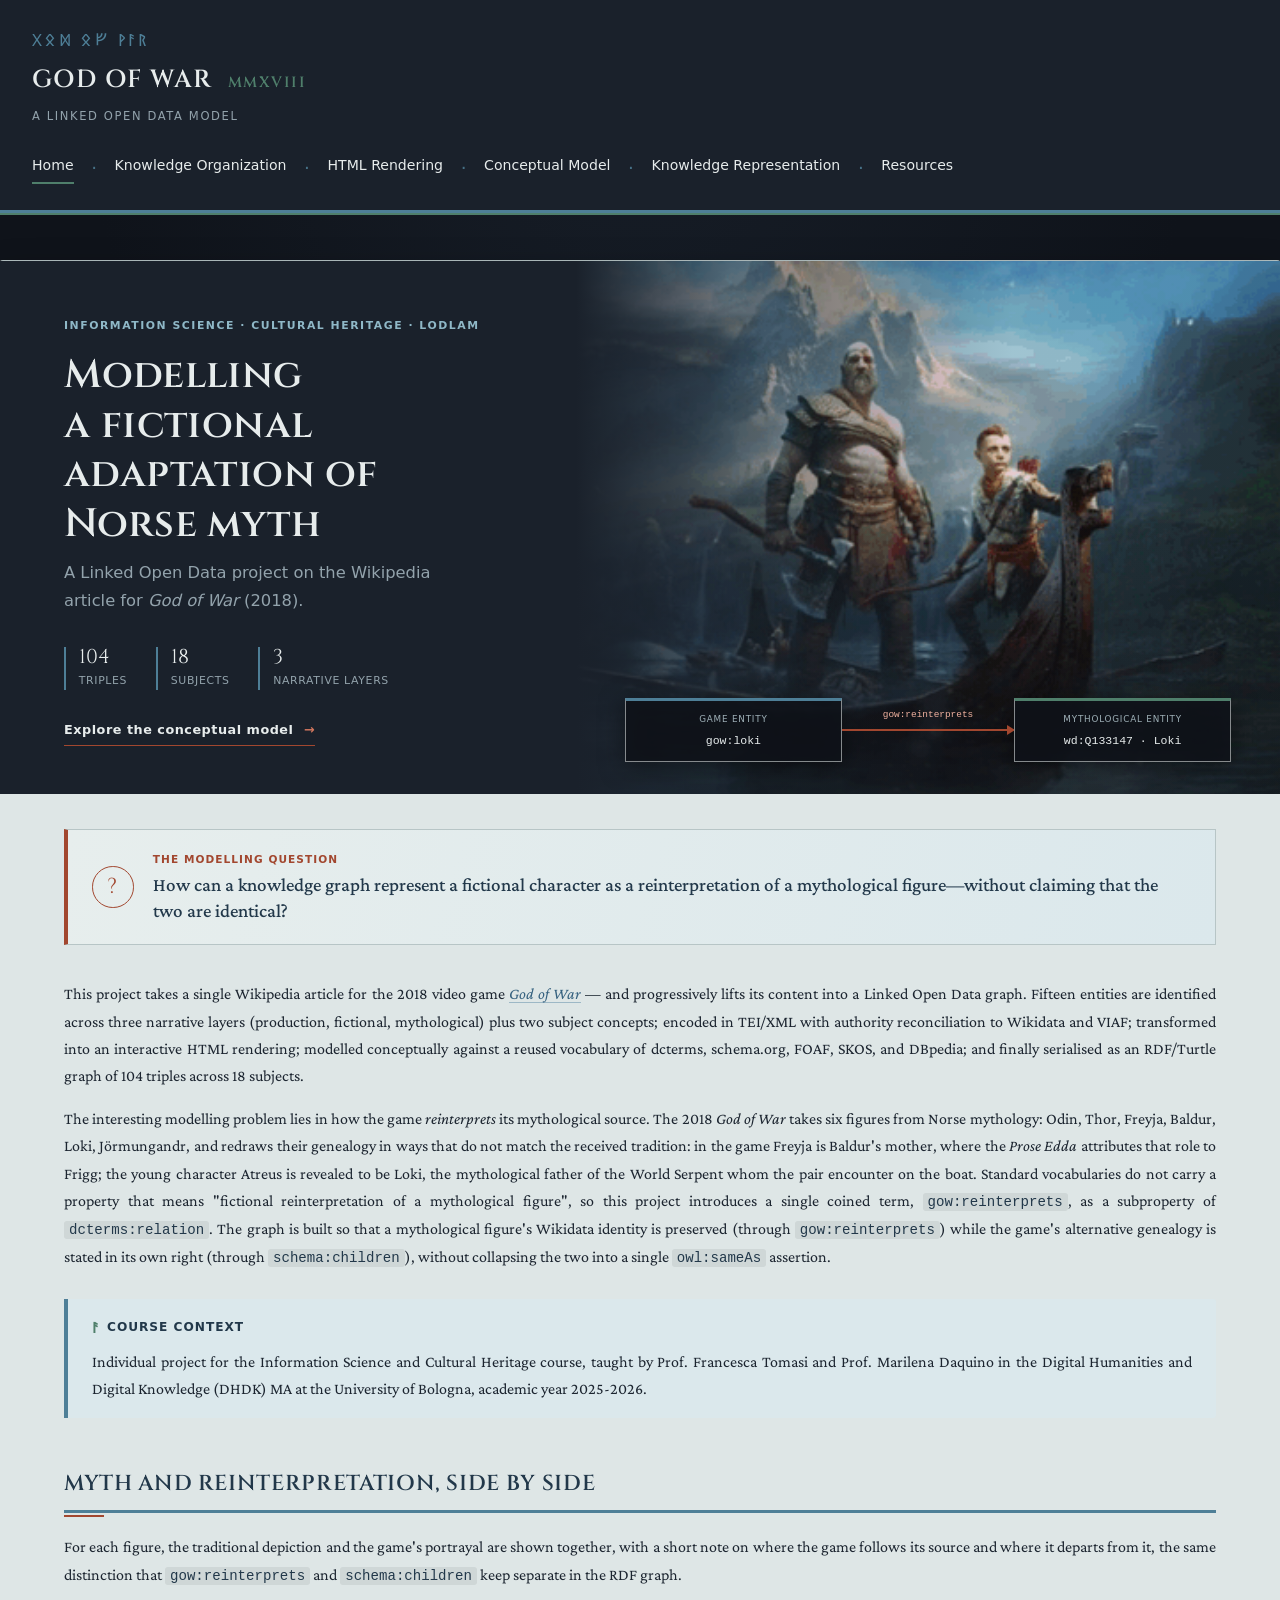
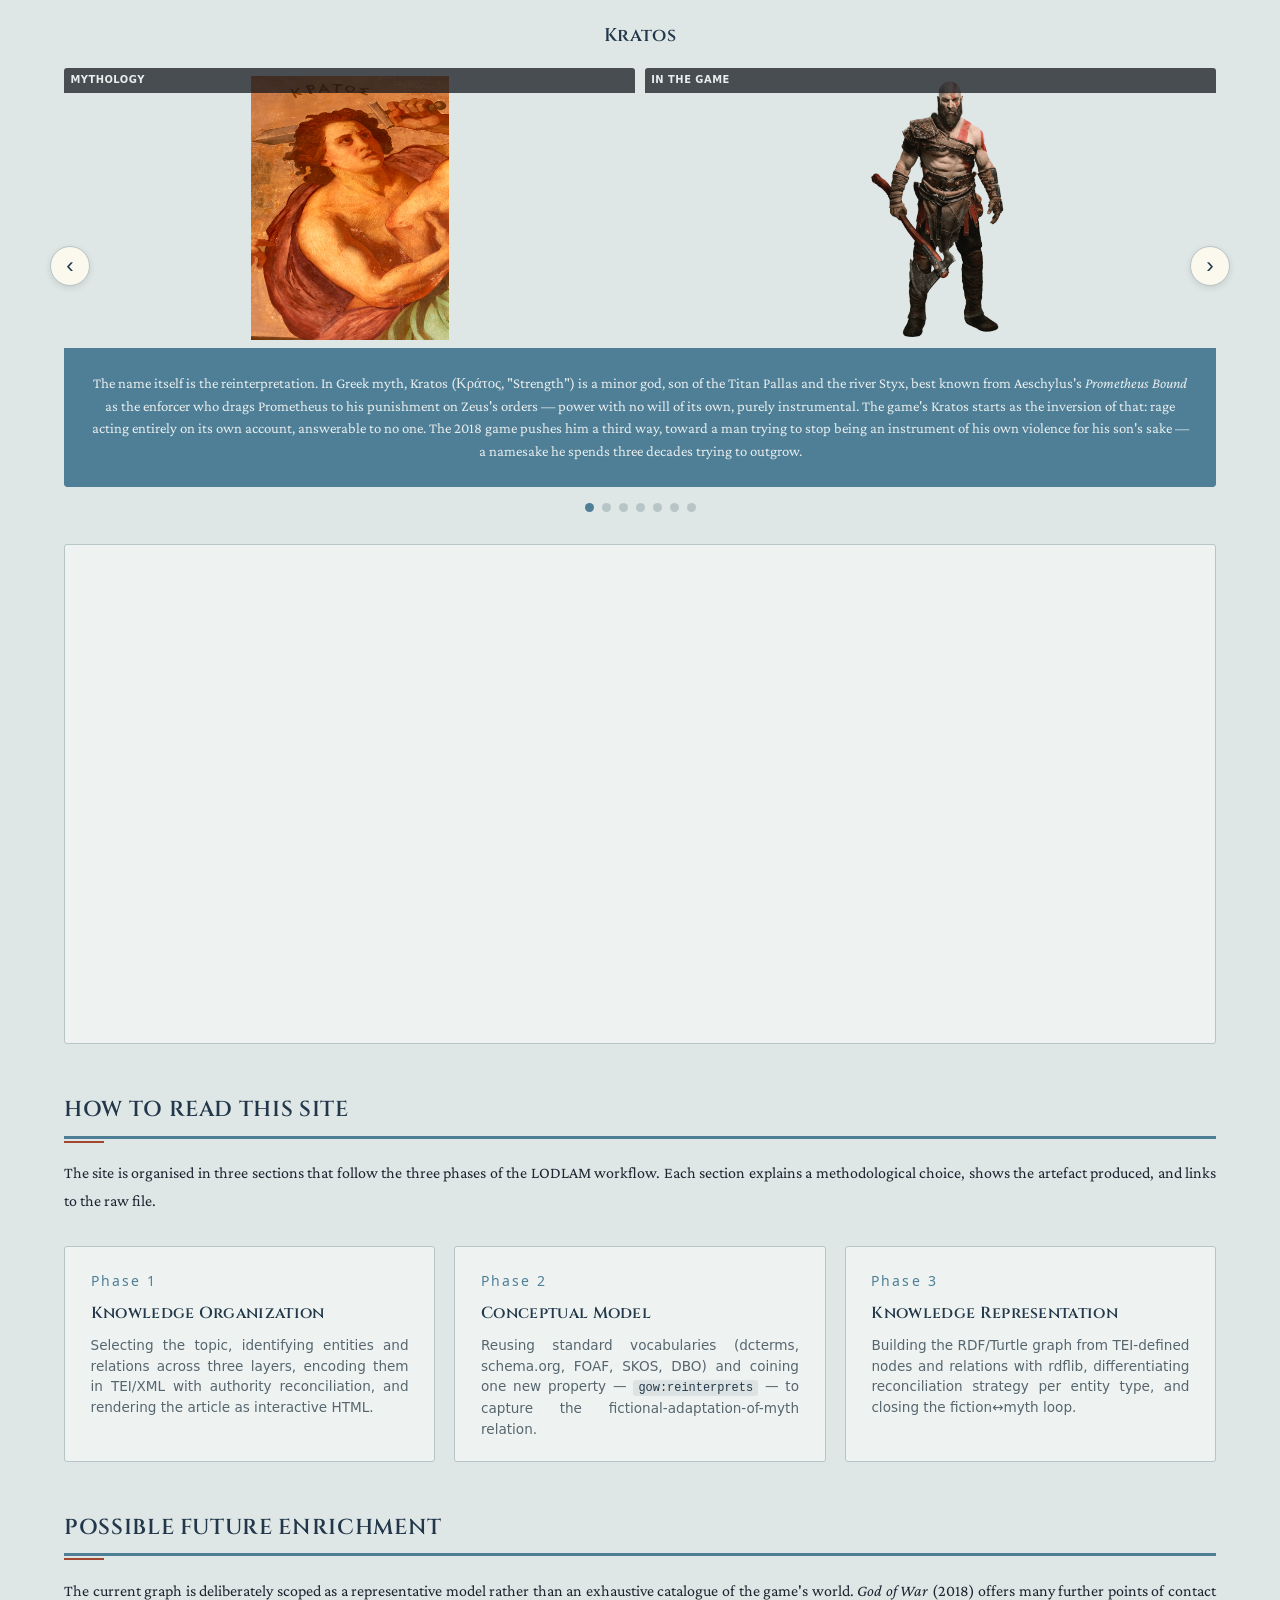
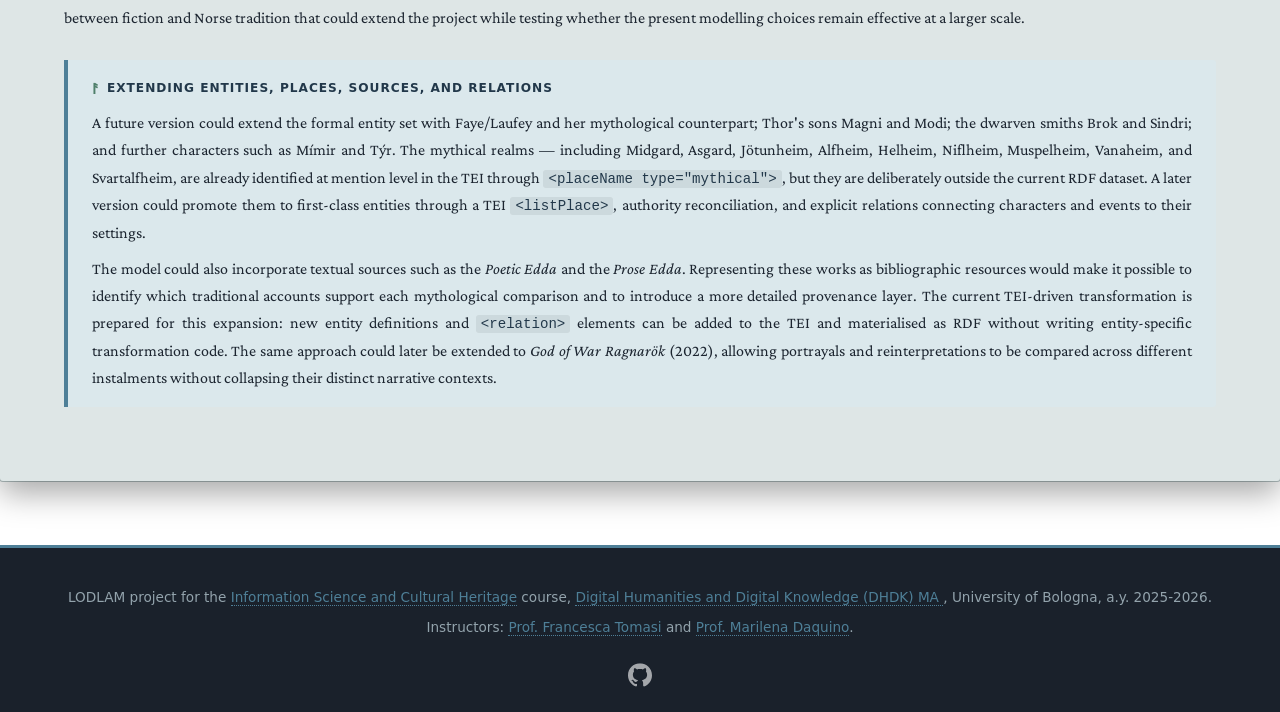
==== commit 4e124f44: "tentativo mappa interattiva" ====
--- a/index.html
+++ b/index.html
@@ -9,6 +9,7 @@
 <link rel="preconnect" href="https://fonts.gstatic.com" crossorigin>
 <link href="https://fonts.googleapis.com/css2?family=Cinzel:wght@500;600;700&family=Crimson+Pro:ital,wght@0,400;0,500;0,600;1,400&family=Noto+Sans+Runic&display=swap" rel="stylesheet">
 <link rel="stylesheet" href="css/style.css">
+<script type="text/javascript" src="https://unpkg.com/vis-network/standalone/umd/vis-network.min.js"></script>
 </head>
 <body>
 
@@ -205,6 +206,39 @@
       </div>
     </div>
 
+    <div id="lod-network" style="width: 100%; height: 500px; border: 1px solid var(--color-parchment-dark); background: #eef3f2; border-radius: 3px; margin: 2rem 0;"></div>
+    <script type="text/javascript">
+      var nodes = new vis.DataSet([
+        { id: 'gow_kratos', label: 'Kratos\n(Game)', color: '#4e7f97', font: {color: 'white'} },
+        { id: 'myth_kratos', label: 'Kratos\n(Myth)', color: '#a2472f', font: {color: 'white'} },
+        { id: 'gow_atreus', label: 'Atreus / Loki\n(Game)', color: '#4e7f97', font: {color: 'white'} },
+        { id: 'myth_loki', label: 'Loki\n(Myth)', color: '#a2472f', font: {color: 'white'} },
+        { id: 'gow_jorm', label: 'Jörmungandr\n(Game)', color: '#4e7f97', font: {color: 'white'} },
+        { id: 'myth_jorm', label: 'Jörmungandr\n(Myth)', color: '#a2472f', font: {color: 'white'} }
+      ]);
+    
+      var edges = new vis.DataSet([
+        { from: 'gow_kratos', to: 'myth_kratos', label: 'gow:reinterprets', dashes: true, color: '#93a3ac', font: {size: 11} },
+        { from: 'gow_atreus', to: 'myth_loki', label: 'gow:reinterprets', dashes: true, color: '#93a3ac', font: {size: 11} },
+        { from: 'gow_jorm', to: 'myth_jorm', label: 'gow:reinterprets', dashes: true, color: '#93a3ac', font: {size: 11} },
+        { from: 'gow_kratos', to: 'gow_atreus', label: 'schema:children', arrows: 'to', color: '#22384a', font: {size: 11} },
+        { from: 'gow_atreus', to: 'gow_jorm', label: 'schema:children', arrows: 'to', color: '#22384a', font: {size: 11} }
+      ]);
+    
+      var container = document.getElementById('lod-network');
+      var data = { nodes: nodes, edges: edges };
+      var options = {
+        physics: { 
+          barnesHut: { springLength: 150 } // Mantiene i nodi distanziati e fluttuanti
+        },
+        edges: {
+          smooth: { type: 'continuous' } // Ammorbidisce le curve delle linee
+        }
+      };
+      
+      new vis.Network(container, data, options);
+    </script>
+
     <h2>How to read this site</h2>
 
     <p>The site is organised in three sections that follow the three phases of the LODLAM workflow. Each section explains a methodological choice, shows the artefact produced, and links to the raw file.</p>
--- a/css/style.css
+++ b/css/style.css
@@ -52,6 +52,9 @@
   line-height: 1.7;
 }
 
+html { 
+  scroll-behavior: smooth; 
+}
 /* --- Header + navigation ------------------------------------------- */
 
 .site-header {
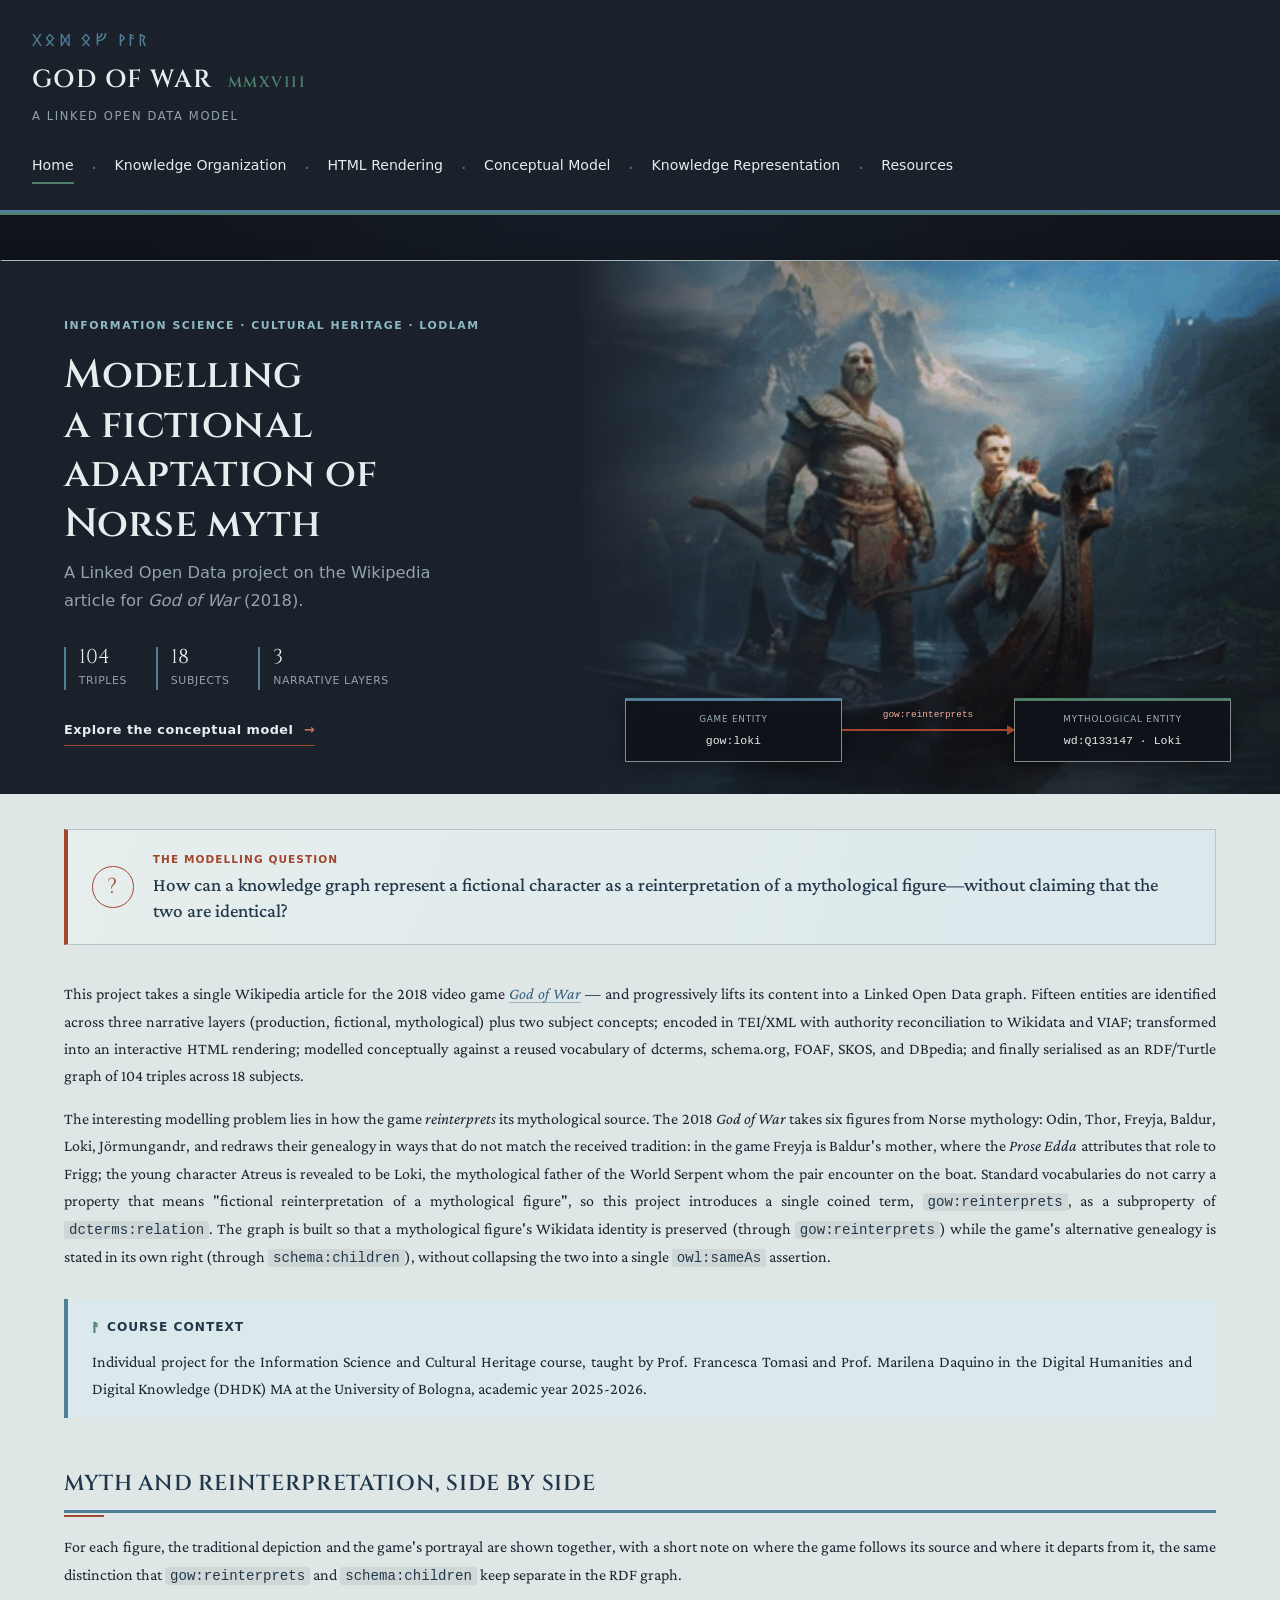
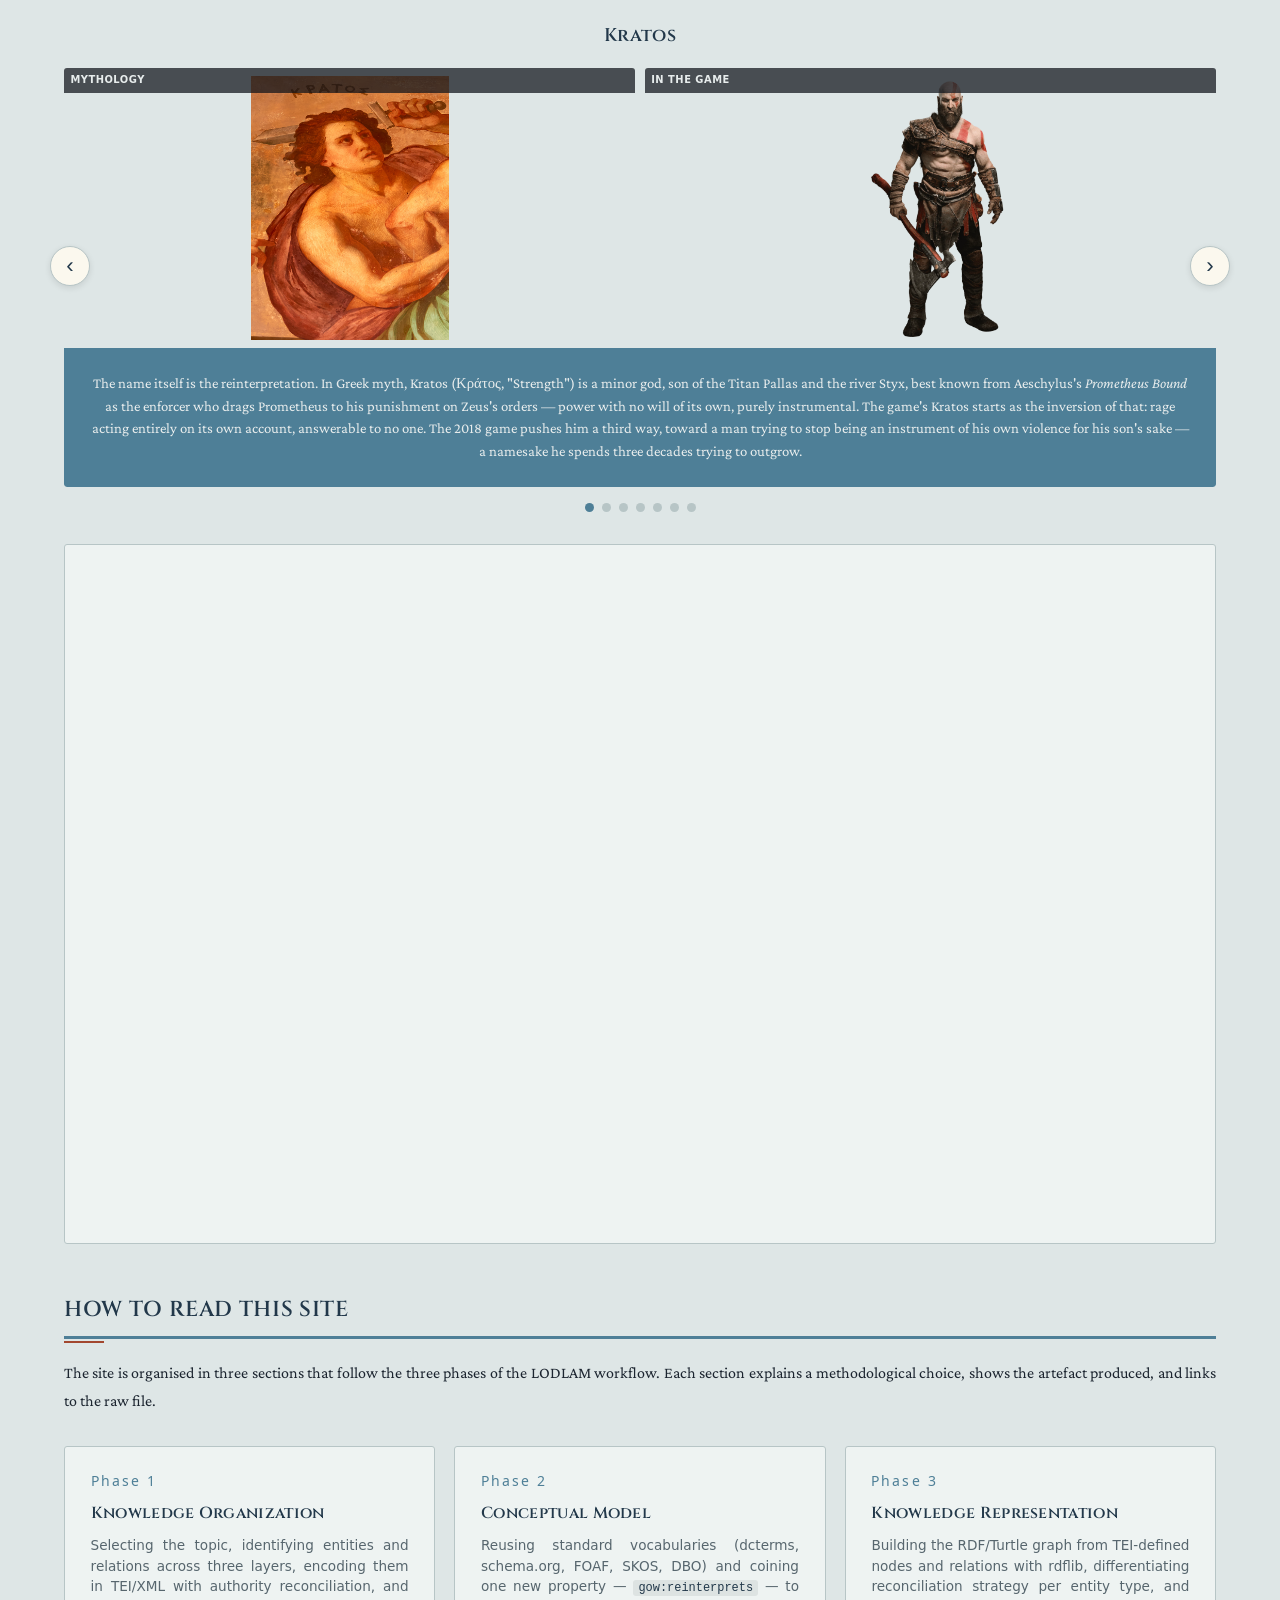
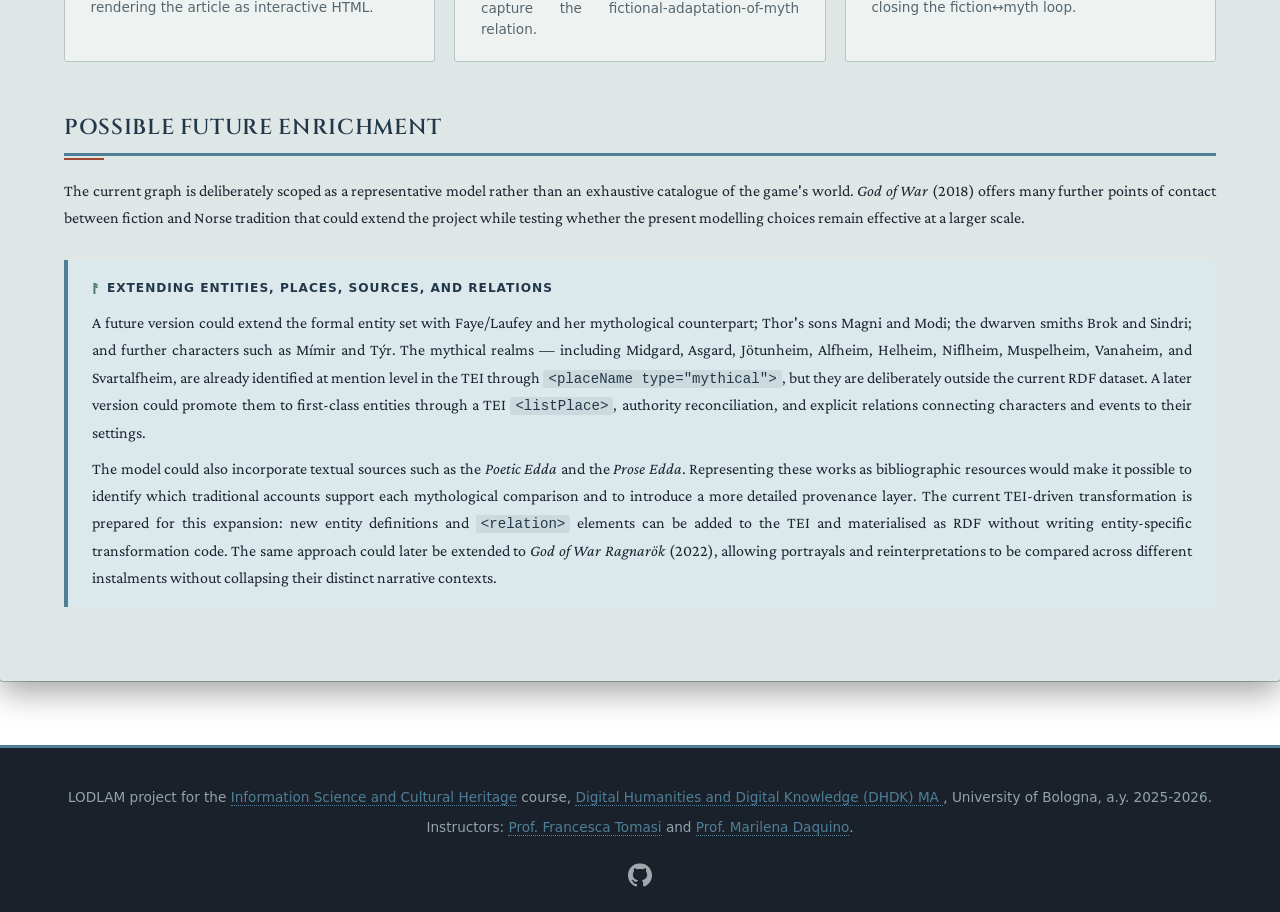
==== commit 05a01ced: "Update print statement from 'Hello' to 'Goodbye'" ====
--- a/index.html
+++ b/index.html
@@ -206,38 +206,64 @@
       </div>
     </div>
 
-    <div id="lod-network" style="width: 100%; height: 500px; border: 1px solid var(--color-parchment-dark); background: #eef3f2; border-radius: 3px; margin: 2rem 0;"></div>
-    <script type="text/javascript">
-      var nodes = new vis.DataSet([
-        { id: 'gow_kratos', label: 'Kratos\n(Game)', color: '#4e7f97', font: {color: 'white'} },
-        { id: 'myth_kratos', label: 'Kratos\n(Myth)', color: '#a2472f', font: {color: 'white'} },
-        { id: 'gow_atreus', label: 'Atreus / Loki\n(Game)', color: '#4e7f97', font: {color: 'white'} },
-        { id: 'myth_loki', label: 'Loki\n(Myth)', color: '#a2472f', font: {color: 'white'} },
-        { id: 'gow_jorm', label: 'Jörmungandr\n(Game)', color: '#4e7f97', font: {color: 'white'} },
-        { id: 'myth_jorm', label: 'Jörmungandr\n(Myth)', color: '#a2472f', font: {color: 'white'} }
-      ]);
-    
-      var edges = new vis.DataSet([
-        { from: 'gow_kratos', to: 'myth_kratos', label: 'gow:reinterprets', dashes: true, color: '#93a3ac', font: {size: 11} },
-        { from: 'gow_atreus', to: 'myth_loki', label: 'gow:reinterprets', dashes: true, color: '#93a3ac', font: {size: 11} },
-        { from: 'gow_jorm', to: 'myth_jorm', label: 'gow:reinterprets', dashes: true, color: '#93a3ac', font: {size: 11} },
-        { from: 'gow_kratos', to: 'gow_atreus', label: 'schema:children', arrows: 'to', color: '#22384a', font: {size: 11} },
-        { from: 'gow_atreus', to: 'gow_jorm', label: 'schema:children', arrows: 'to', color: '#22384a', font: {size: 11} }
-      ]);
-    
-      var container = document.getElementById('lod-network');
-      var data = { nodes: nodes, edges: edges };
-      var options = {
-        physics: { 
-          barnesHut: { springLength: 150 } // Mantiene i nodi distanziati e fluttuanti
-        },
-        edges: {
-          smooth: { type: 'continuous' } // Ammorbidisce le curve delle linee
-        }
-      };
+    <div id="lod-network" style="width: 100%; height: 700px; border: 1px solid var(--color-parchment-dark); background: #eef3f2; border-radius: 3px; margin: 2rem 0;"></div>    <script type="text/javascript">
+     <script type="text/javascript">
+        var colorGame = '#4e7f97'; 
+        var colorMyth = '#a2472f'; 
+        var colorGameEdge = '#22384a'; 
+        var colorMythEdge = '#71301f'; 
+        var colorReinterprets = '#93a3ac'; 
       
-      new vis.Network(container, data, options);
-    </script>
+        var nodes = new vis.DataSet([
+          { id: 'g_kratos', label: 'Kratos\n(Game)', color: colorGame, font: {color: 'white'} },
+          { id: 'g_atreus', label: 'Atreus/Loki\n(Game)', color: colorGame, font: {color: 'white'} },
+          { id: 'g_jorm', label: 'Jörmungandr\n(Game)', color: colorGame, font: {color: 'white'} },
+          { id: 'g_odin', label: 'Odin\n(Game)', color: colorGame, font: {color: 'white'} },
+          { id: 'g_thor', label: 'Thor\n(Game)', color: colorGame, font: {color: 'white'} },
+          { id: 'g_freyja', label: 'Freyja\n(Game)', color: colorGame, font: {color: 'white'} },
+          { id: 'g_baldur', label: 'Baldur\n(Game)', color: colorGame, font: {color: 'white'} },
+          { id: 'm_kratos', label: 'Kratos\n(Myth)', color: colorMyth, font: {color: 'white'} },
+          { id: 'm_loki', label: 'Loki\n(Myth)', color: colorMyth, font: {color: 'white'} },
+          { id: 'm_jorm', label: 'Jörmungandr\n(Myth)', color: colorMyth, font: {color: 'white'} },
+          { id: 'm_odin', label: 'Odin\n(Myth)', color: colorMyth, font: {color: 'white'} },
+          { id: 'm_thor', label: 'Thor\n(Myth)', color: colorMyth, font: {color: 'white'} },
+          { id: 'm_freyja', label: 'Freyja\n(Myth)', color: colorMyth, font: {color: 'white'} },
+          { id: 'm_baldur', label: 'Baldur\n(Myth)', color: colorMyth, font: {color: 'white'} },
+          { id: 'm_frigg', label: 'Frigg\n(Myth)', color: colorMyth, font: {color: 'white'} }
+        ]);
+      
+        var edges = new vis.DataSet([
+          { from: 'g_kratos', to: 'm_kratos', label: 'gow:reinterprets', dashes: true, color: colorReinterprets, font: {size: 11} },
+          { from: 'g_atreus', to: 'm_loki', label: 'gow:reinterprets', dashes: true, color: colorReinterprets, font: {size: 11} },
+          { from: 'g_jorm', to: 'm_jorm', label: 'gow:reinterprets', dashes: true, color: colorReinterprets, font: {size: 11} },
+          { from: 'g_odin', to: 'm_odin', label: 'gow:reinterprets', dashes: true, color: colorReinterprets, font: {size: 11} },
+          { from: 'g_thor', to: 'm_thor', label: 'gow:reinterprets', dashes: true, color: colorReinterprets, font: {size: 11} },
+          { from: 'g_freyja', to: 'm_freyja', label: 'gow:reinterprets', dashes: true, color: colorReinterprets, font: {size: 11} },
+          { from: 'g_baldur', to: 'm_baldur', label: 'gow:reinterprets', dashes: true, color: colorReinterprets, font: {size: 11} },
+          { from: 'g_kratos', to: 'g_atreus', label: 'schema:children', arrows: 'to', color: colorGameEdge, font: {size: 11} },
+          { from: 'g_atreus', to: 'g_jorm', label: 'schema:children', arrows: 'to', color: colorGameEdge, font: {size: 11} },
+          { from: 'g_odin', to: 'g_thor', label: 'schema:children', arrows: 'to', color: colorGameEdge, font: {size: 11} },
+          { from: 'g_freyja', to: 'g_baldur', label: 'schema:children', arrows: 'to', color: colorGameEdge, font: {size: 11} }, 
+          { from: 'm_loki', to: 'm_jorm', label: 'schema:children', arrows: 'to', color: colorMythEdge, font: {size: 11} },
+          { from: 'm_odin', to: 'm_thor', label: 'schema:children', arrows: 'to', color: colorMythEdge, font: {size: 11} },
+          { from: 'm_frigg', to: 'm_baldur', label: 'schema:children', arrows: 'to', color: colorMythEdge, font: {size: 11} }
+        ]);
+      
+        var container = document.getElementById('lod-network');
+        var data = { nodes: nodes, edges: edges };
+        var options = {
+          physics: { 
+            barnesHut: { 
+              springLength: 200, 
+              centralGravity: 0.3
+            }
+          },
+          edges: { smooth: { type: 'continuous' } },
+          interaction: { hover: true, tooltipDelay: 200 }
+        };
+        
+        new vis.Network(container, data, options);
+      </script>
 
     <h2>How to read this site</h2>
 
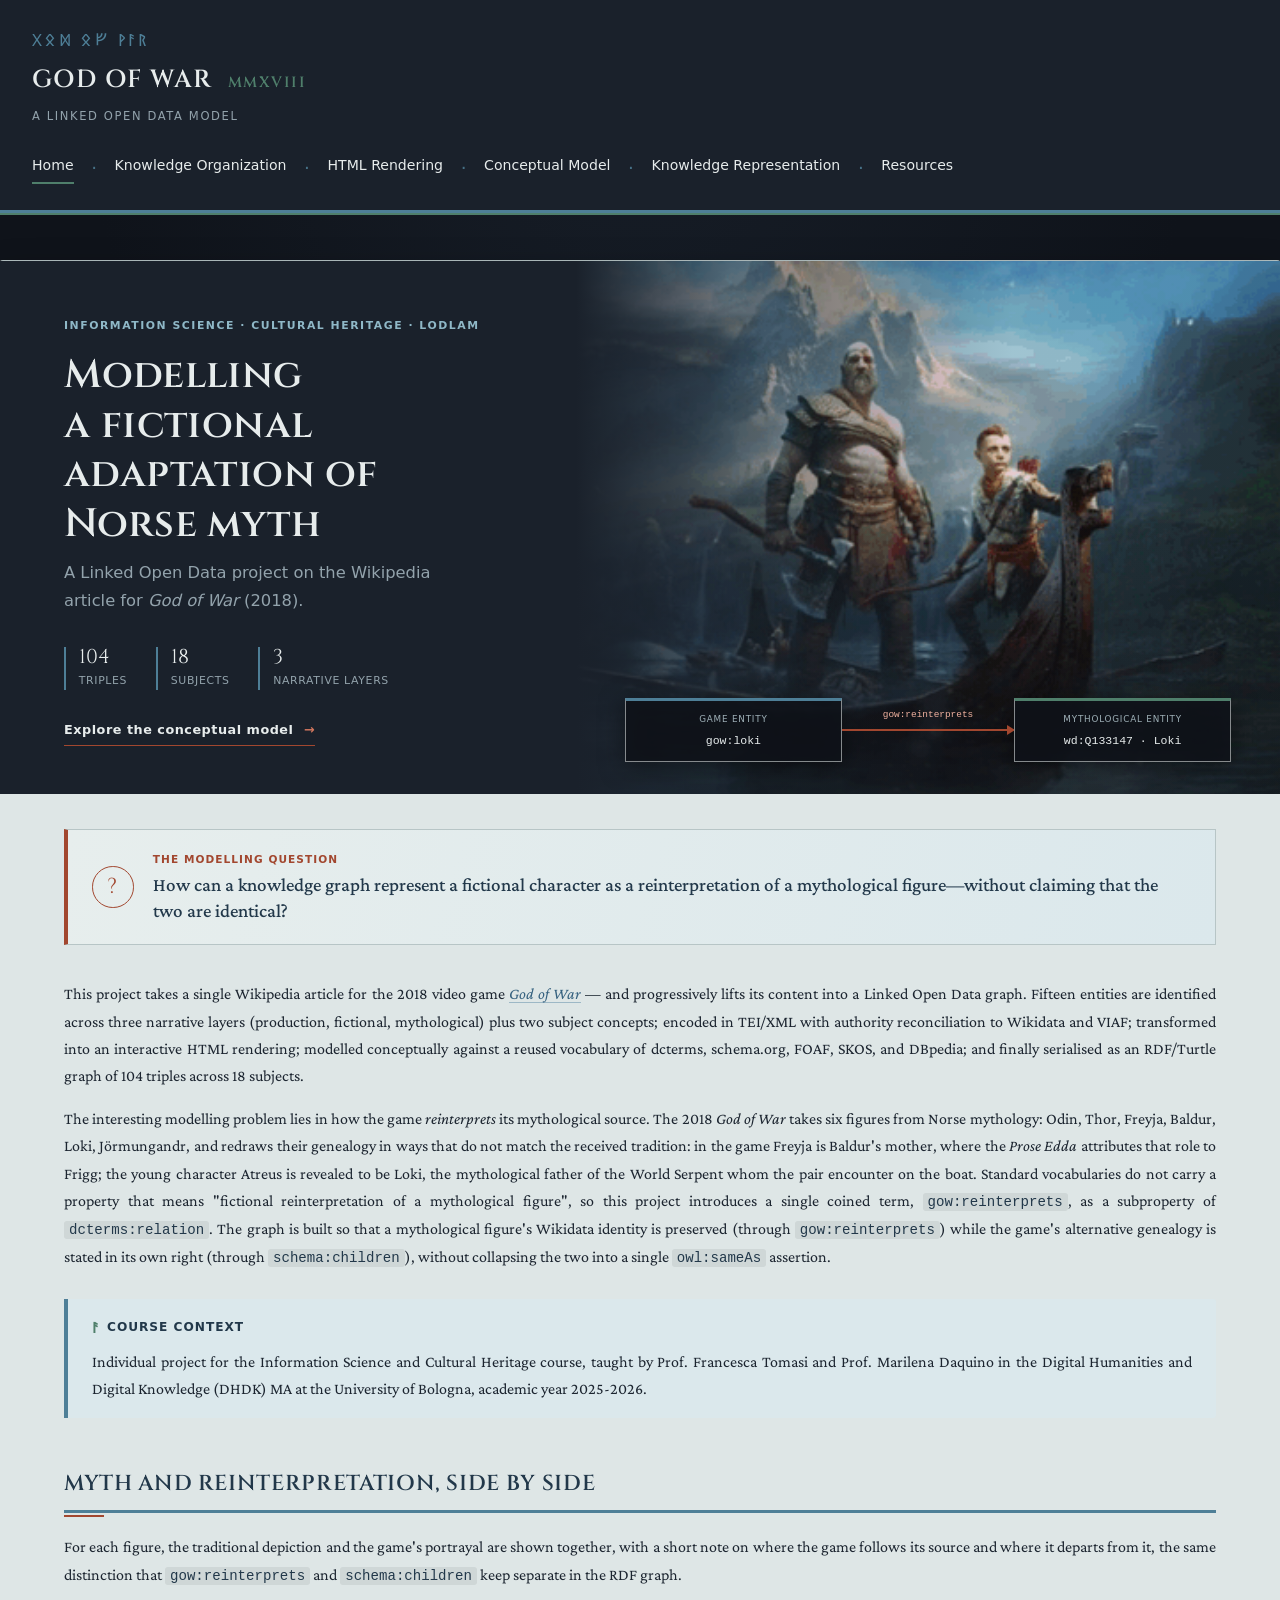
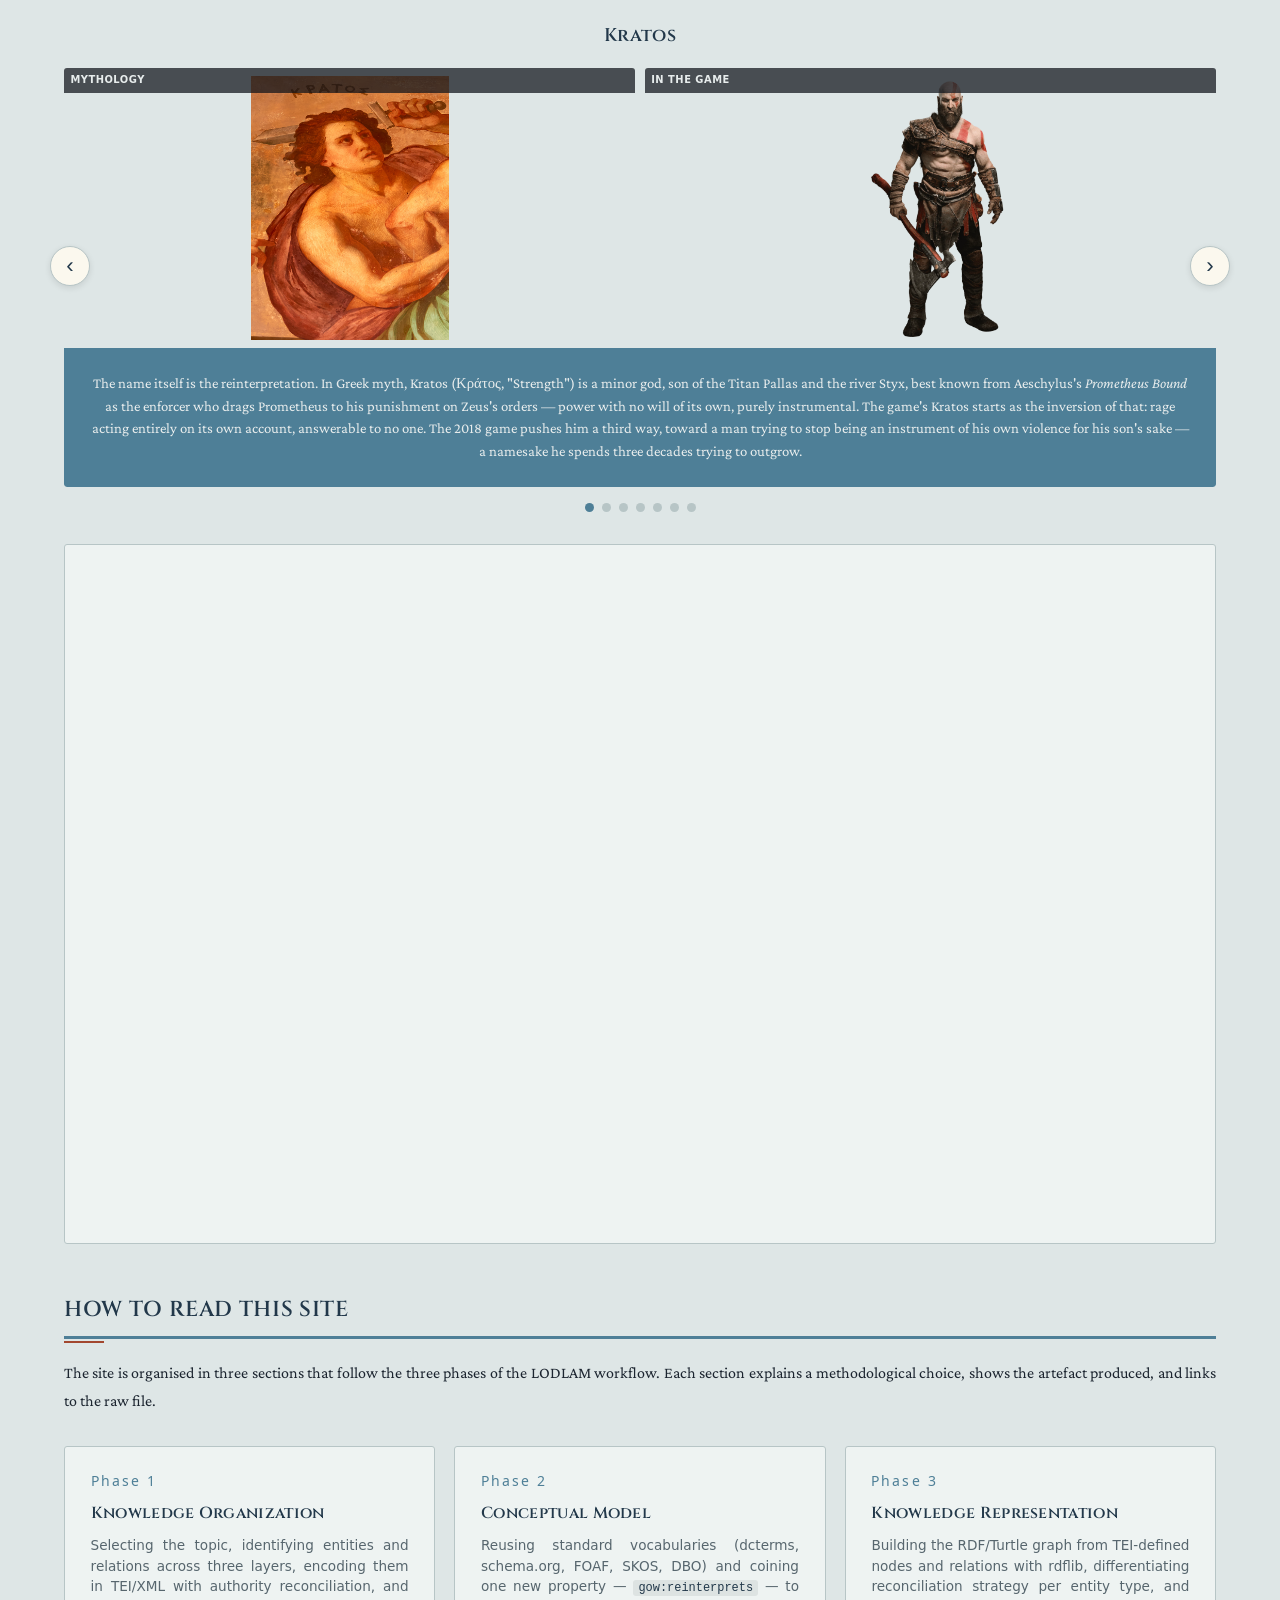
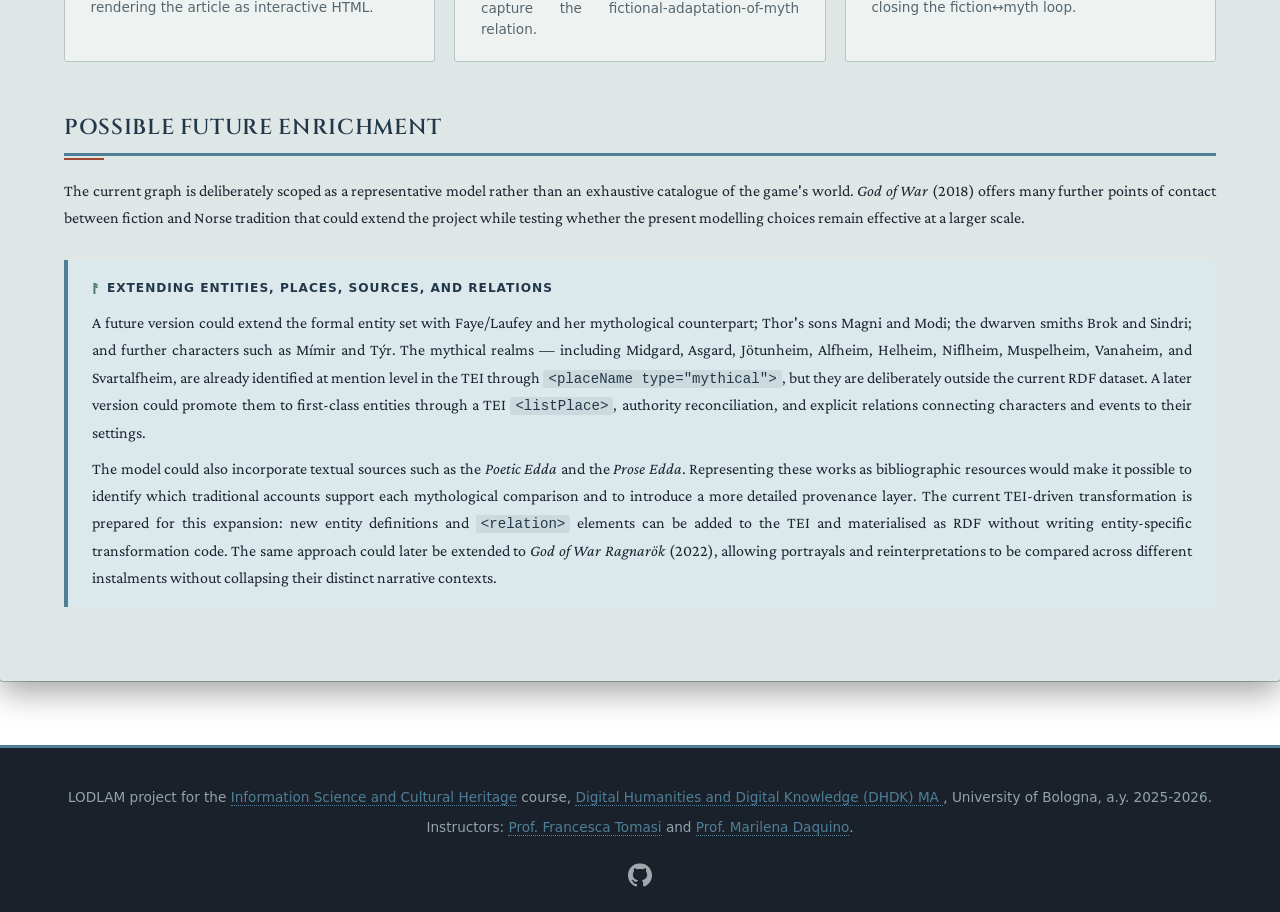
==== commit dcb4f62e: "Update print statement from 'Hello' to 'Goodbye'" ====
--- a/index.html
+++ b/index.html
@@ -205,10 +205,11 @@
         <button type="button" class="slide-dot" aria-label="Go to Jörmungandr"></button>
       </div>
     </div>
-
-    <div id="lod-network" style="width: 100%; height: 700px; border: 1px solid var(--color-parchment-dark); background: #eef3f2; border-radius: 3px; margin: 2rem 0;"></div>    <script type="text/javascript">
-     <script type="text/javascript">
-        var colorGame = '#4e7f97'; 
+  
+    <script type="text/javascript" src="https://unpkg.com/vis-network/standalone/umd/vis-network.min.js"></script>
+    <div id="lod-network" style="width: 100%; height: 700px; border: 1px solid var(--color-parchment-dark); background: #eef3f2; border-radius: 3px; margin: 2rem 0;"></div> 
+    <script type="text/javascript">  
+      var colorGame = '#4e7f97'; 
         var colorMyth = '#a2472f'; 
         var colorGameEdge = '#22384a'; 
         var colorMythEdge = '#71301f'; 
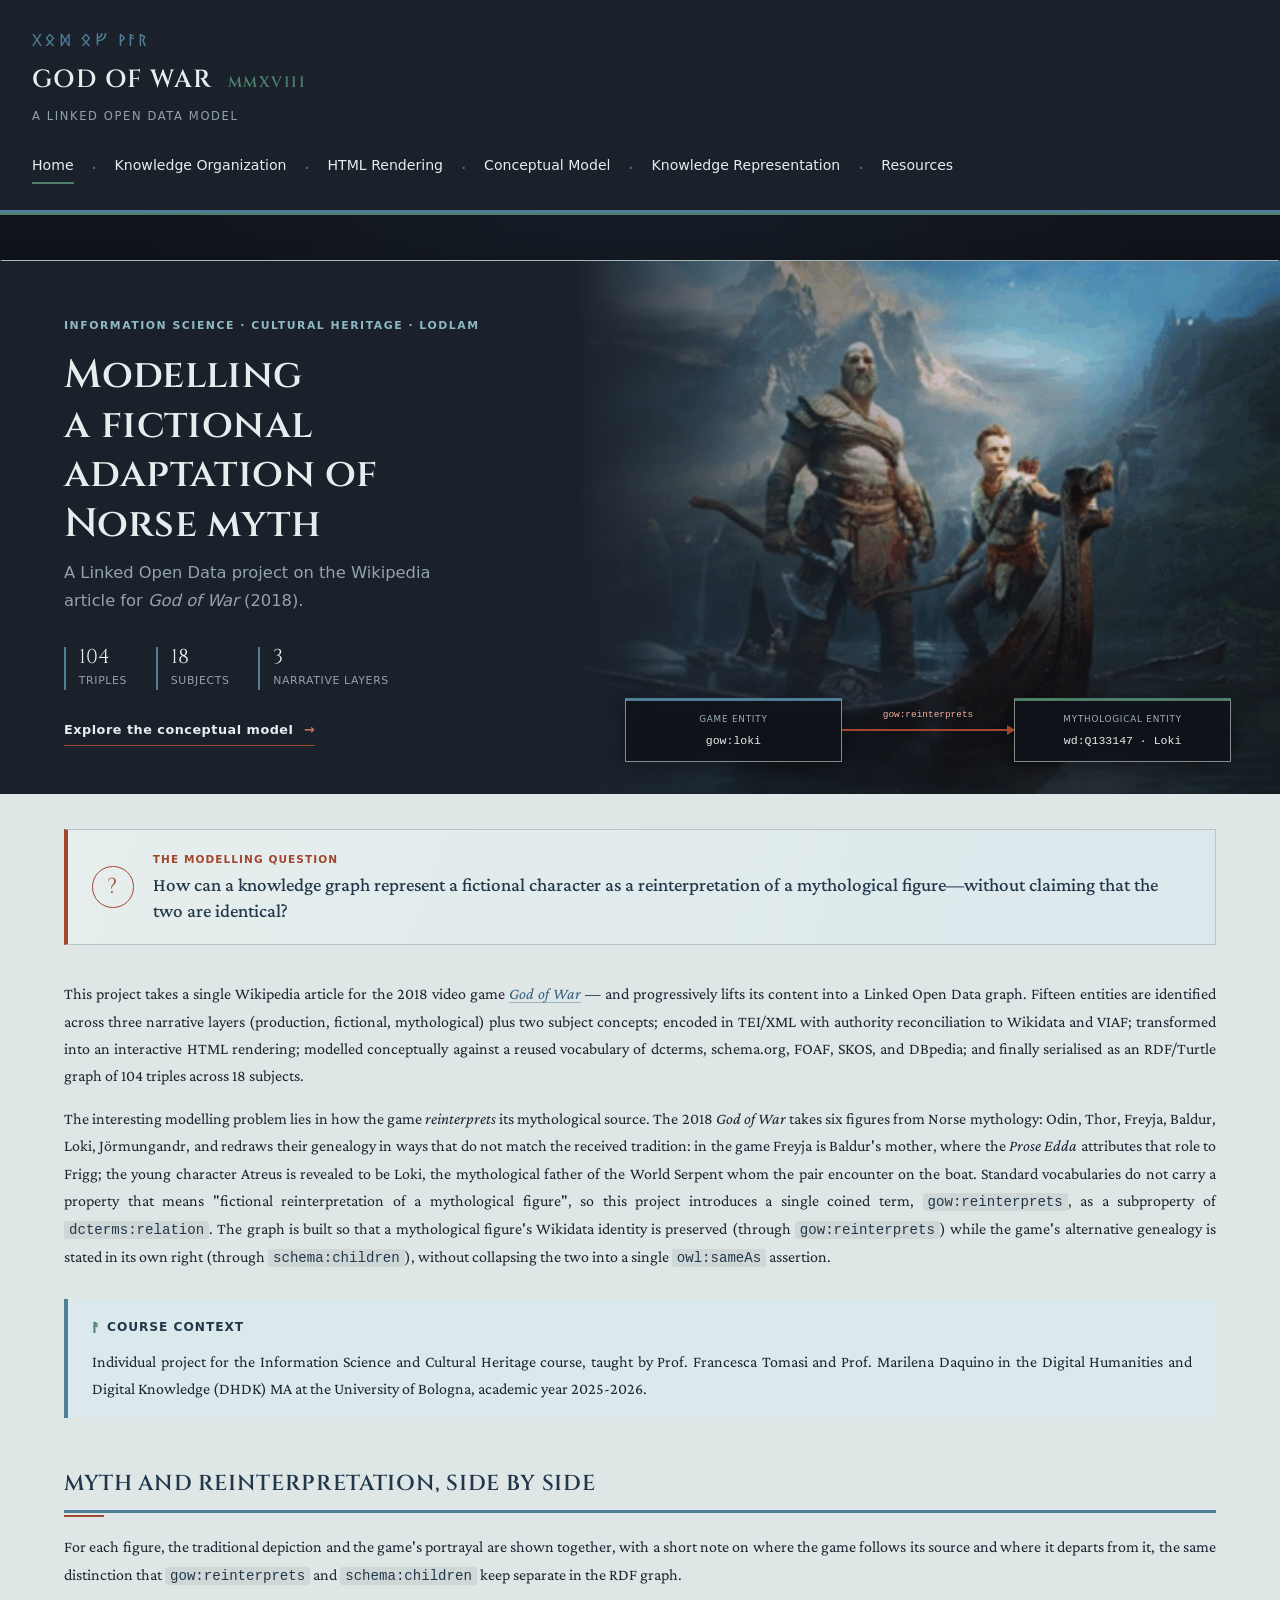
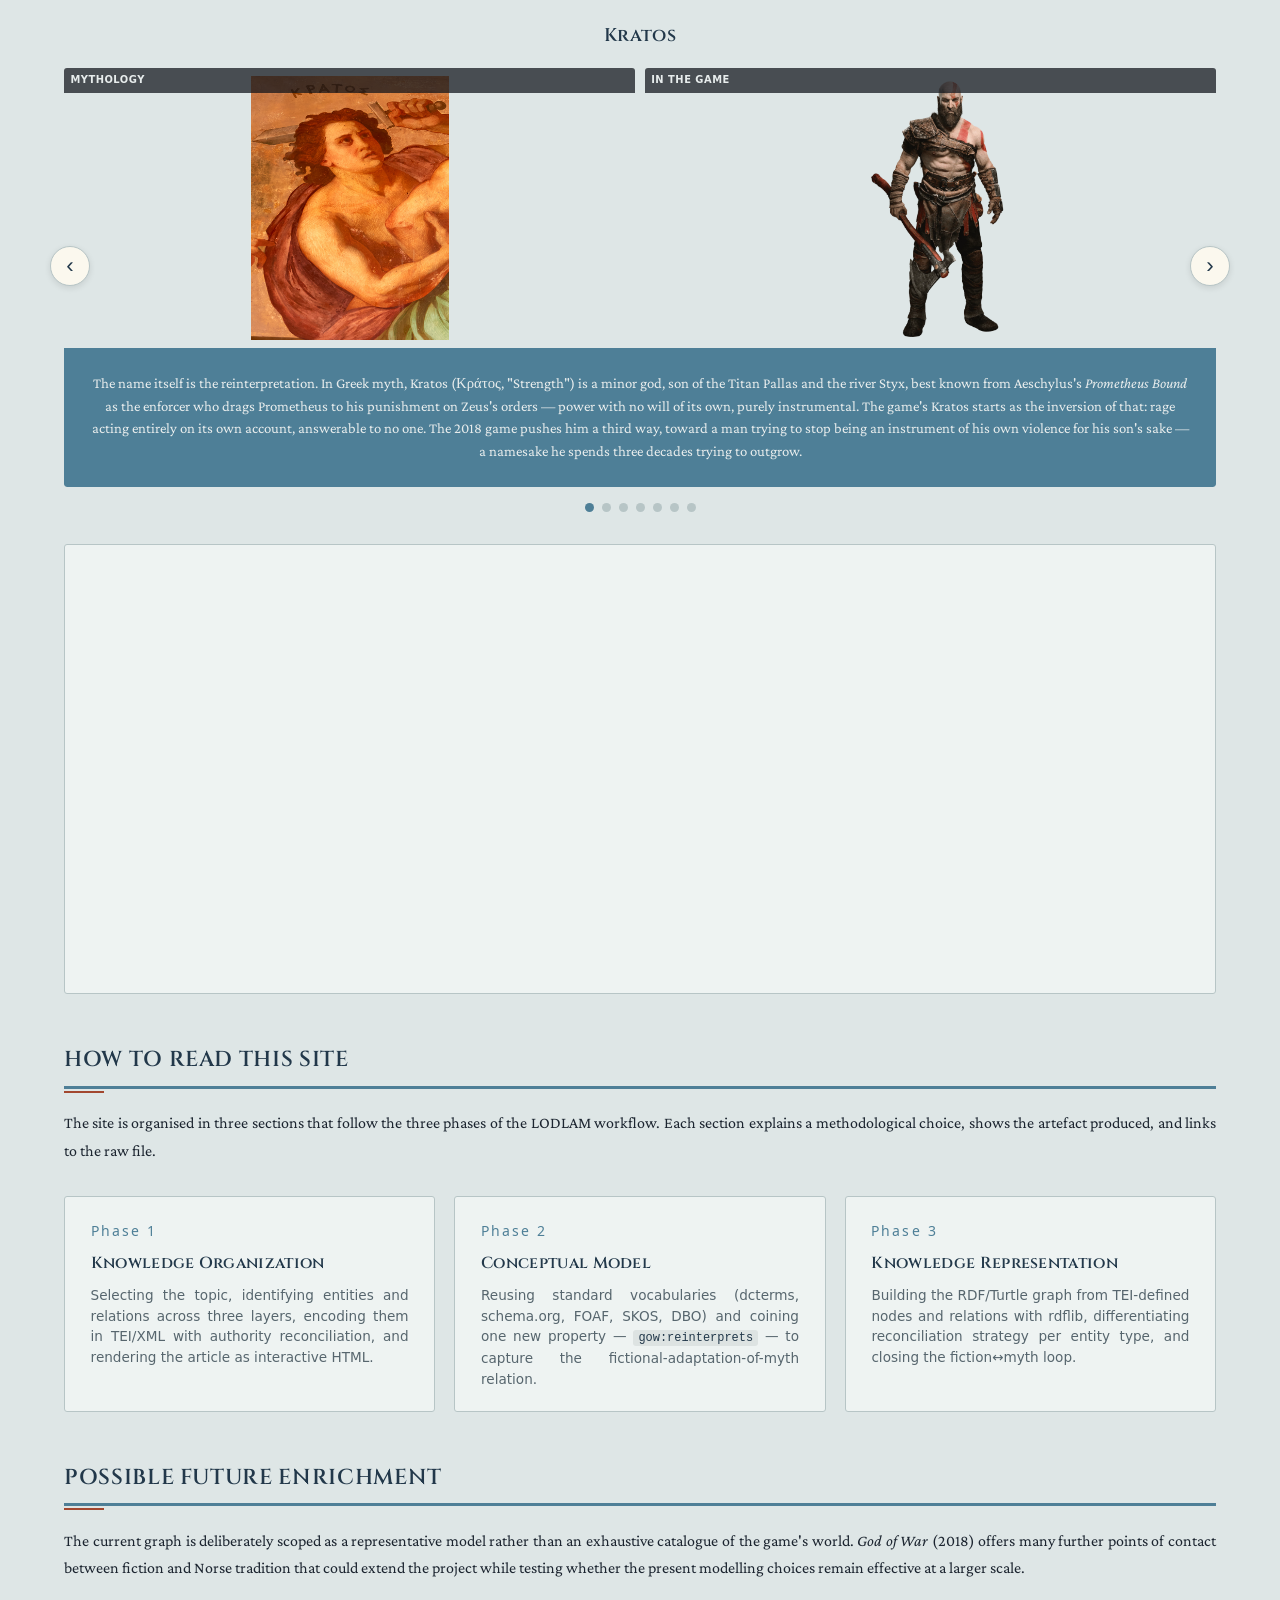
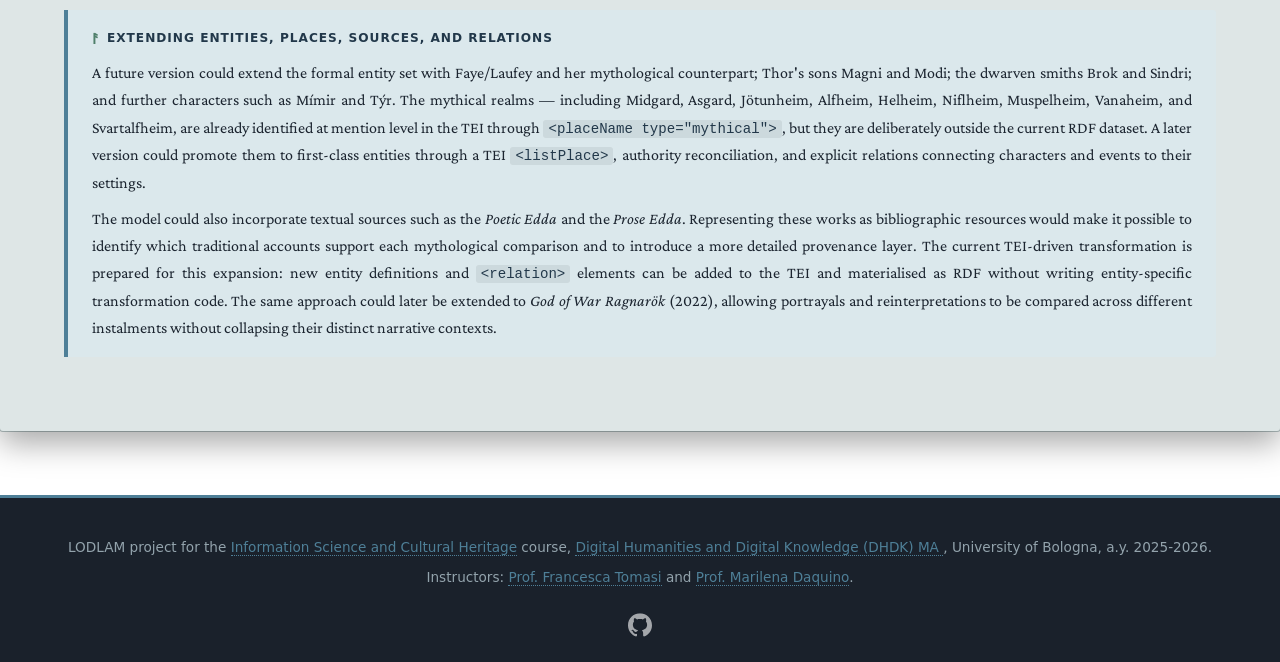
==== commit 076adb6c: "Update print statement from 'Hello' to 'Goodbye'" ====
--- a/index.html
+++ b/index.html
@@ -207,7 +207,7 @@
     </div>
   
     <script type="text/javascript" src="https://unpkg.com/vis-network/standalone/umd/vis-network.min.js"></script>
-    <div id="lod-network" style="width: 100%; height: 700px; border: 1px solid var(--color-parchment-dark); background: #eef3f2; border-radius: 3px; margin: 2rem 0;"></div> 
+    <div id="lod-network" style="width: 100%; height: 450px; border: 1px solid var(--color-parchment-dark); background: #eef3f2; border-radius: 3px; margin: 2rem 0;"></div> 
     <script type="text/javascript">  
       var colorGame = '#4e7f97'; 
         var colorMyth = '#a2472f'; 
@@ -255,7 +255,7 @@
         var options = {
           physics: { 
             barnesHut: { 
-              springLength: 200, 
+              springLength: 120, 
               centralGravity: 0.3
             }
           },
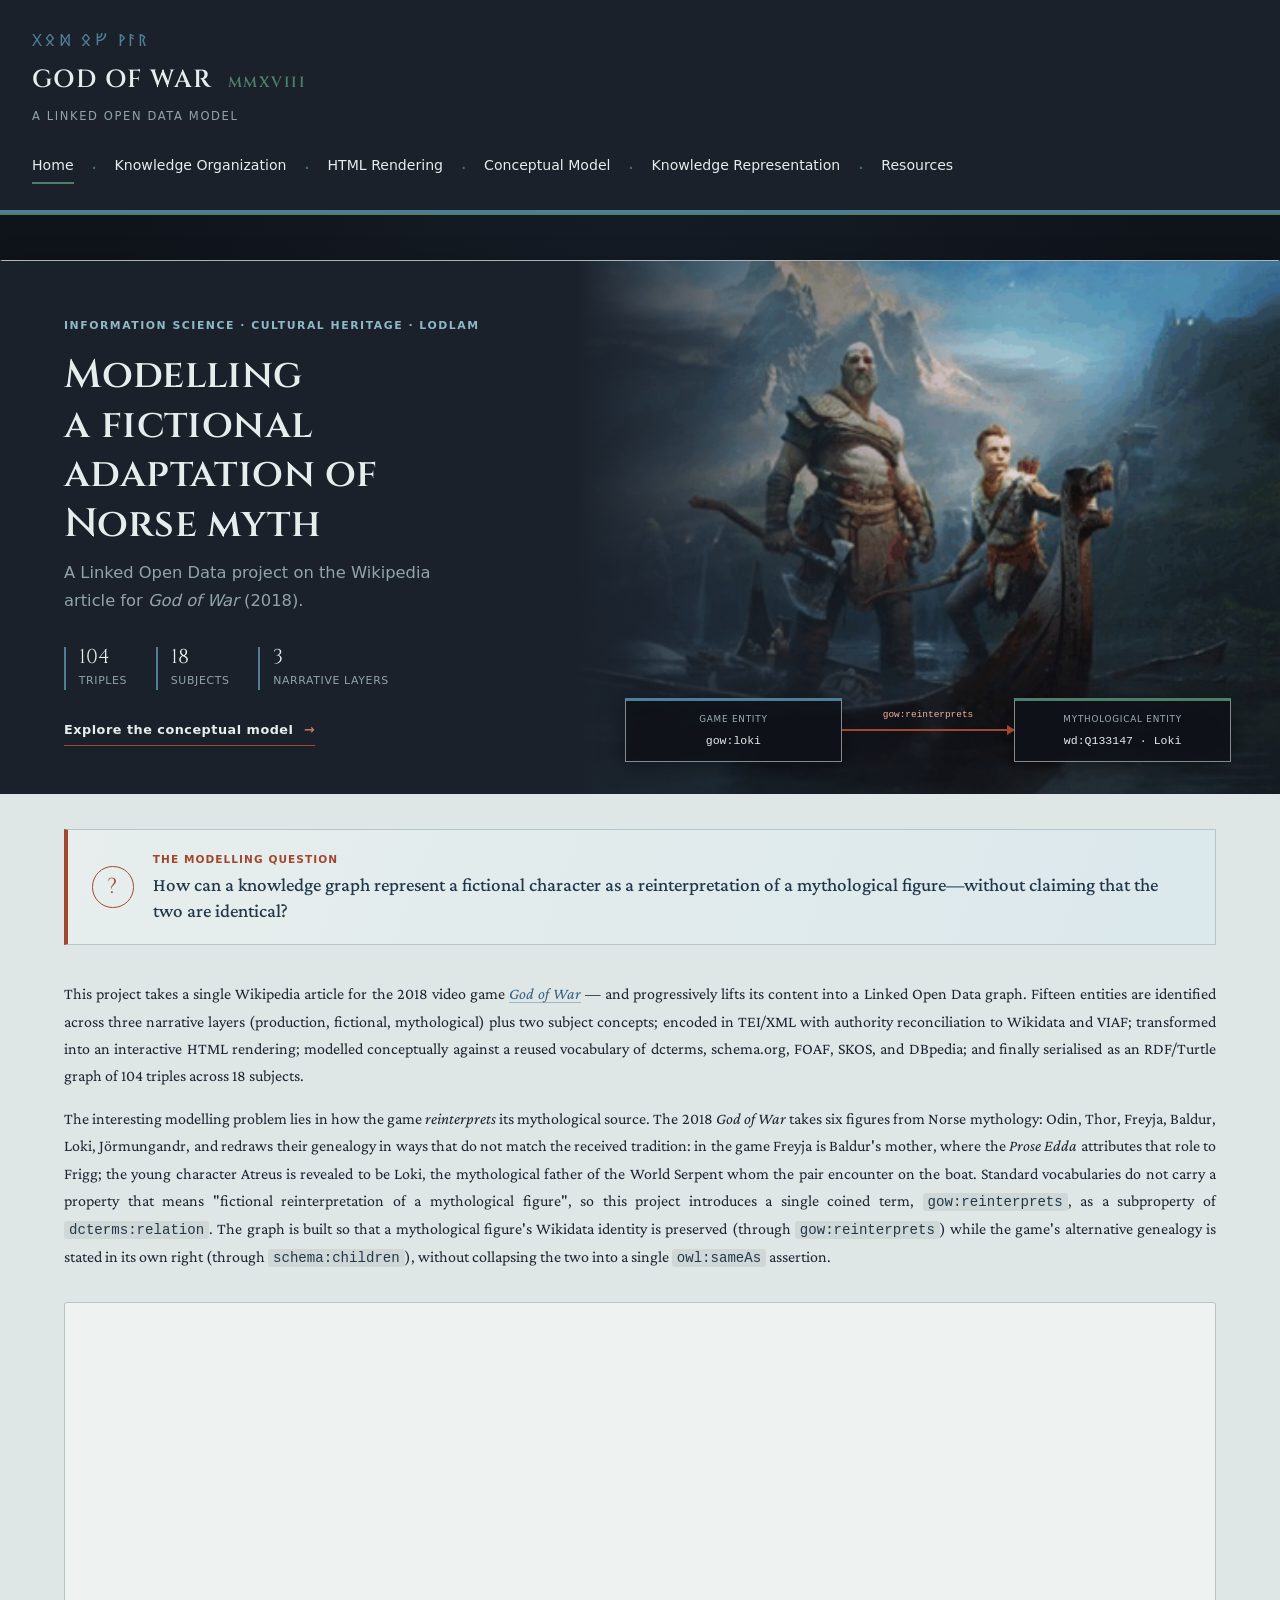
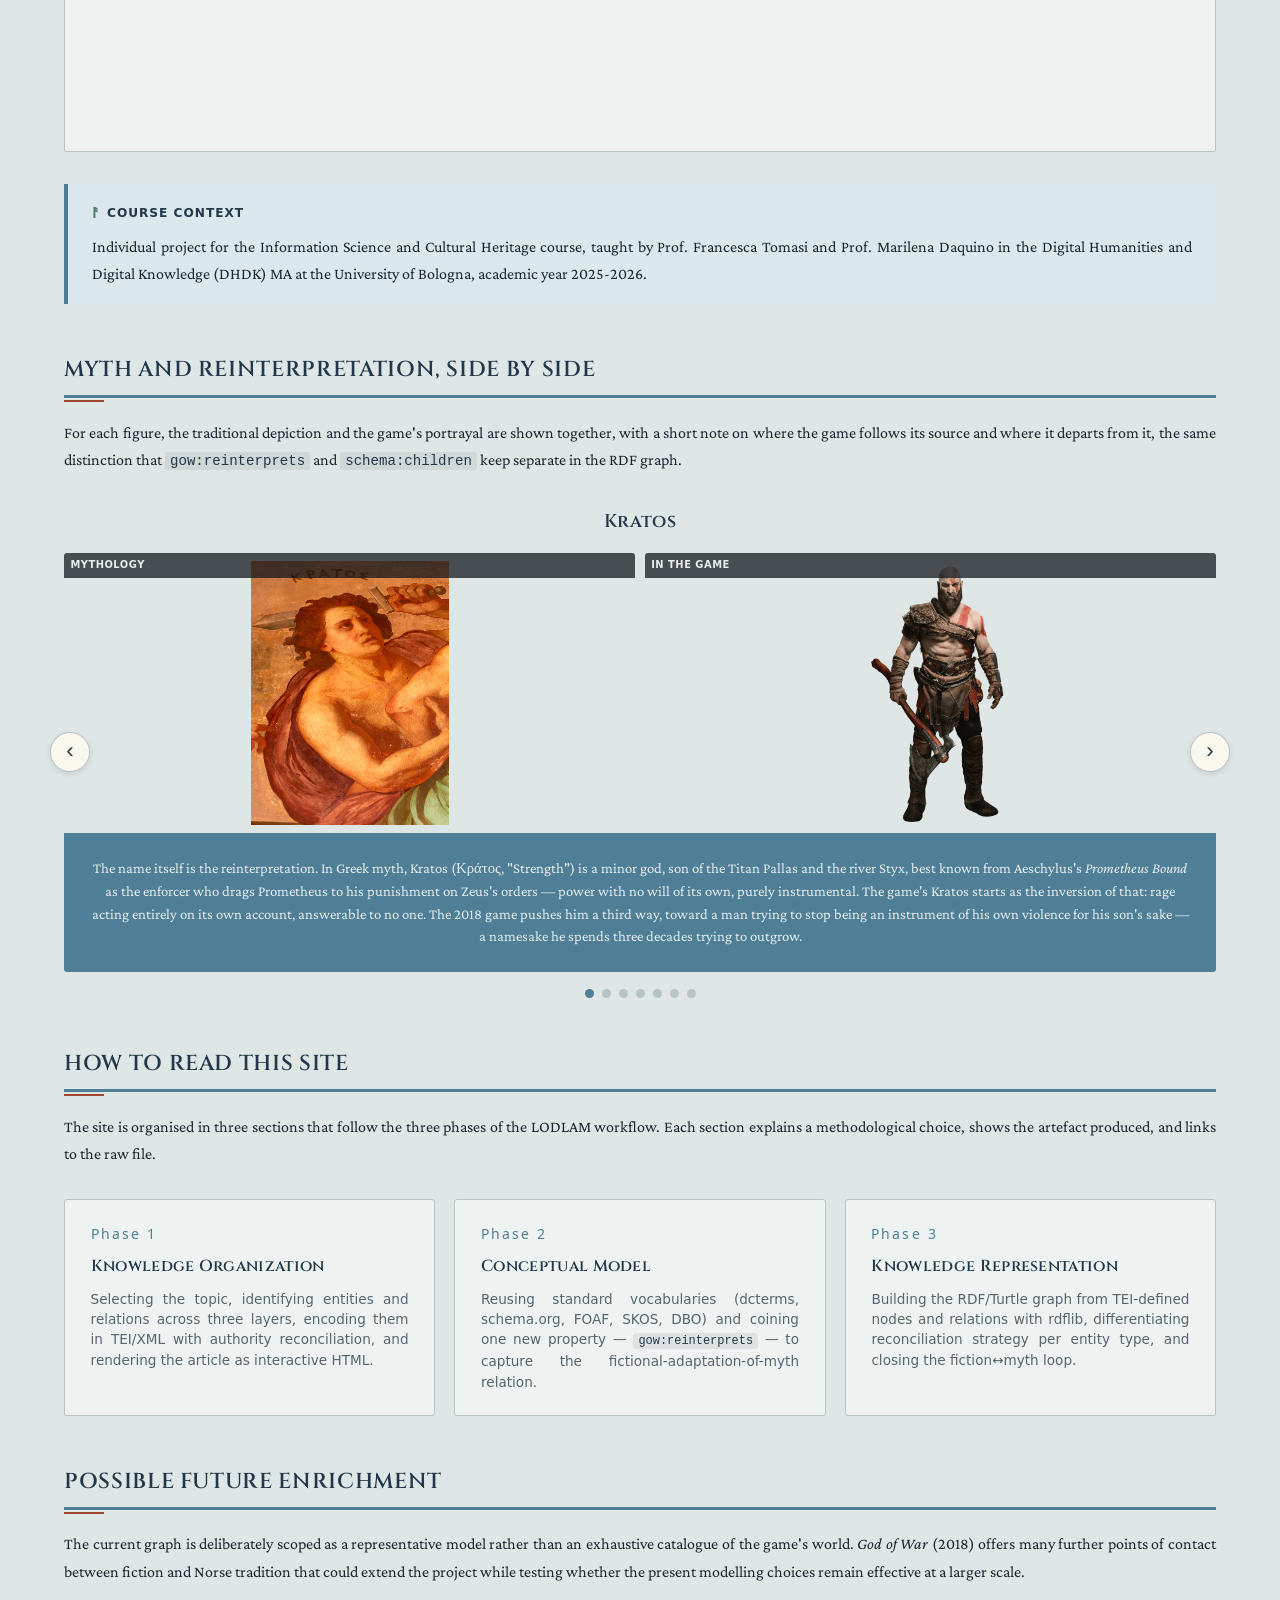
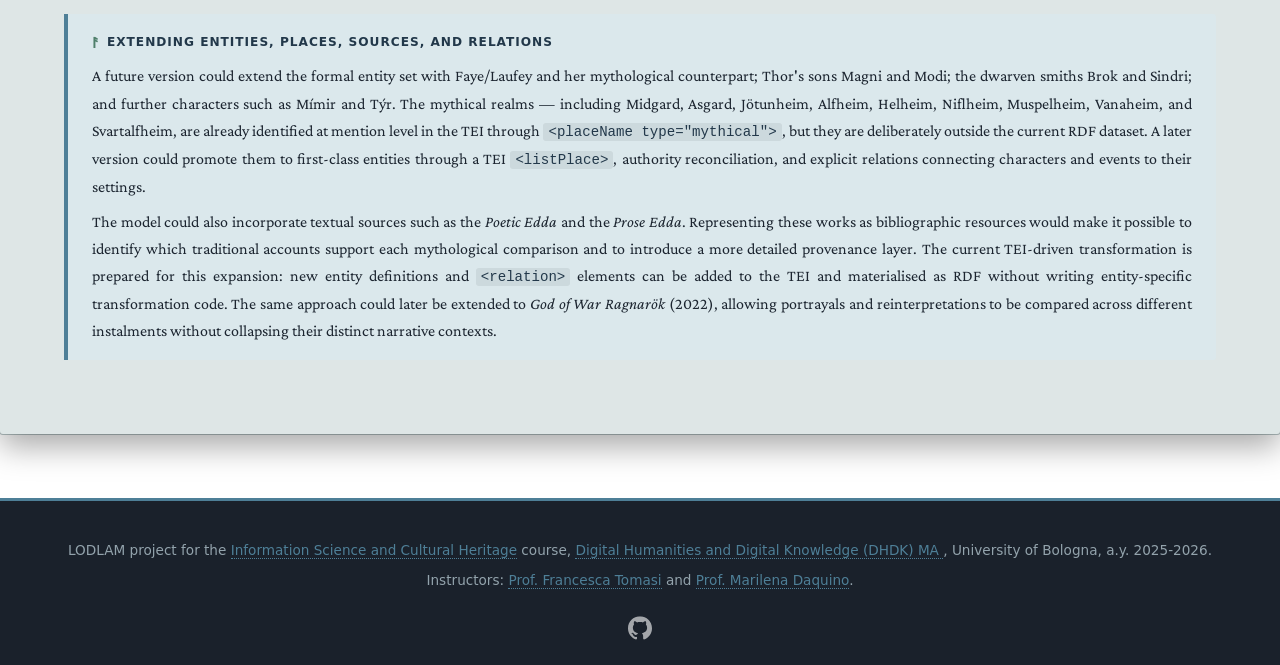
==== commit 269b3ceb: "Change greeting from 'Hello' to 'Goodbye'" ====
--- a/index.html
+++ b/index.html
@@ -72,7 +72,71 @@
     <p>This project takes a single Wikipedia article for the 2018 video game <em><a href="https://en.wikipedia.org/w/index.php?title=God_of_War_(2018_video_game)&amp;oldid=1357494264" target="_blank" rel="noopener">God of War</a></em> — and progressively lifts its content into a Linked Open Data graph. Fifteen entities are identified across three narrative layers (production, fictional, mythological) plus two subject concepts; encoded in TEI/XML with authority reconciliation to Wikidata and VIAF; transformed into an interactive HTML rendering; modelled conceptually against a reused vocabulary of dcterms, schema.org, FOAF, SKOS, and DBpedia; and finally serialised as an RDF/Turtle graph of 104 triples across 18 subjects.</p>
 
     <p>The interesting modelling problem lies in how the game <em>reinterprets</em> its mythological source. The 2018 <em>God of War</em> takes six figures from Norse mythology: Odin, Thor, Freyja, Baldur, Loki, Jörmungandr, and redraws their genealogy in ways that do not match the received tradition: in the game Freyja is Baldur's mother, where the <em>Prose Edda</em> attributes that role to Frigg; the young character Atreus is revealed to be Loki, the mythological father of the World Serpent whom the pair encounter on the boat. Standard vocabularies do not carry a property that means "fictional reinterpretation of a mythological figure", so this project introduces a single coined term, <code>gow:reinterprets</code>, as a subproperty of <code>dcterms:relation</code>. The graph is built so that a mythological figure's Wikidata identity is preserved (through <code>gow:reinterprets</code>) while the game's alternative genealogy is stated in its own right (through <code>schema:children</code>), without collapsing the two into a single <code>owl:sameAs</code> assertion.</p>
-
+<script type="text/javascript" src="https://unpkg.com/vis-network/standalone/umd/vis-network.min.js"></script>
+<div id="lod-network" style="width: 100%; height: 450px; border: 1px solid var(--color-parchment-dark); background: #eef3f2; border-radius: 3px; margin: 2rem 0;"></div> 
+<script type="text/javascript">  
+  var colorGame = '#4e7f97'; 
+  var colorMyth = '#a2472f'; 
+  var colorGameEdge = '#22384a'; 
+  var colorMythEdge = '#71301f'; 
+  var colorReinterprets = '#93a3ac'; 
+  
+  var nodes = new vis.DataSet([
+    { id: 'g_kratos', label: 'Kratos\n(Game)', color: colorGame },
+    { id: 'g_atreus', label: 'Atreus/Loki\n(Game)', color: colorGame },
+    { id: 'g_jorm', label: 'Jörmungandr\n(Game)', color: colorGame },
+    { id: 'g_odin', label: 'Odin\n(Game)', color: colorGame },
+    { id: 'g_thor', label: 'Thor\n(Game)', color: colorGame },
+    { id: 'g_freyja', label: 'Freyja\n(Game)', color: colorGame },
+    { id: 'g_baldur', label: 'Baldur\n(Game)', color: colorGame },
+    { id: 'm_kratos', label: 'Kratos\n(Myth)', color: colorMyth },
+    { id: 'm_loki', label: 'Loki\n(Myth)', color: colorMyth },
+    { id: 'm_jorm', label: 'Jörmungandr\n(Myth)', color: colorMyth },
+    { id: 'm_odin', label: 'Odin\n(Myth)', color: colorMyth },
+    { id: 'm_thor', label: 'Thor\n(Myth)', color: colorMyth },
+    { id: 'm_freyja', label: 'Freyja\n(Myth)', color: colorMyth },
+    { id: 'm_baldur', label: 'Baldur\n(Myth)', color: colorMyth },
+    { id: 'm_frigg', label: 'Frigg\n(Myth)', color: colorMyth }
+  ]);
+  
+  var edges = new vis.DataSet([
+    { from: 'g_kratos', to: 'm_kratos', label: 'gow:reinterprets', dashes: true, color: colorReinterprets },
+    { from: 'g_atreus', to: 'm_loki', label: 'gow:reinterprets', dashes: true, color: colorReinterprets },
+    { from: 'g_jorm', to: 'm_jorm', label: 'gow:reinterprets', dashes: true, color: colorReinterprets },
+    { from: 'g_odin', to: 'm_odin', label: 'gow:reinterprets', dashes: true, color: colorReinterprets },
+    { from: 'g_thor', to: 'm_thor', label: 'gow:reinterprets', dashes: true, color: colorReinterprets },
+    { from: 'g_freyja', to: 'm_freyja', label: 'gow:reinterprets', dashes: true, color: colorReinterprets },
+    { from: 'g_baldur', to: 'm_baldur', label: 'gow:reinterprets', dashes: true, color: colorReinterprets },
+    { from: 'g_kratos', to: 'g_atreus', label: 'schema:children', arrows: 'to', color: colorGameEdge },
+    { from: 'g_atreus', to: 'g_jorm', label: 'schema:children', arrows: 'to', color: colorGameEdge },
+    { from: 'g_odin', to: 'g_thor', label: 'schema:children', arrows: 'to', color: colorGameEdge },
+    { from: 'g_freyja', to: 'g_baldur', label: 'schema:children', arrows: 'to', color: colorGameEdge }, 
+    { from: 'm_loki', to: 'm_jorm', label: 'schema:children', arrows: 'to', color: colorMythEdge },
+    { from: 'm_odin', to: 'm_thor', label: 'schema:children', arrows: 'to', color: colorMythEdge },
+    { from: 'm_frigg', to: 'm_baldur', label: 'schema:children', arrows: 'to', color: colorMythEdge }
+  ]);
+  
+  var container = document.getElementById('lod-network');
+  var data = { nodes: nodes, edges: edges };
+  var options = {
+    nodes: {
+      font: { size: 18, color: 'white' }
+    },
+    physics: { 
+      barnesHut: { 
+        springLength: 120, 
+        centralGravity: 0.3
+      }
+    },
+    edges: { 
+      smooth: { type: 'continuous' }, /* <-- VIRGOLA MANCANTE AGGIUNTA QUI */
+      font: { size: 14, color: '#22384a', strokeWidth: 3, strokeColor: '#eef3f2' }
+    },
+    interaction: { hover: true, tooltipDelay: 200 }
+  };
+  
+  new vis.Network(container, data, options);
+</script>
     <div class="callout">
       <p class="callout-title">Course context</p>
       <p>Individual project for the Information Science and Cultural Heritage course, taught by Prof. Francesca Tomasi and Prof. Marilena Daquino in the Digital Humanities and Digital Knowledge (DHDK) MA at the University of Bologna, academic year 2025-2026.</p>
@@ -205,66 +269,6 @@
         <button type="button" class="slide-dot" aria-label="Go to Jörmungandr"></button>
       </div>
     </div>
-  
-    <script type="text/javascript" src="https://unpkg.com/vis-network/standalone/umd/vis-network.min.js"></script>
-    <div id="lod-network" style="width: 100%; height: 450px; border: 1px solid var(--color-parchment-dark); background: #eef3f2; border-radius: 3px; margin: 2rem 0;"></div> 
-    <script type="text/javascript">  
-      var colorGame = '#4e7f97'; 
-        var colorMyth = '#a2472f'; 
-        var colorGameEdge = '#22384a'; 
-        var colorMythEdge = '#71301f'; 
-        var colorReinterprets = '#93a3ac'; 
-      
-        var nodes = new vis.DataSet([
-          { id: 'g_kratos', label: 'Kratos\n(Game)', color: colorGame, font: {color: 'white'} },
-          { id: 'g_atreus', label: 'Atreus/Loki\n(Game)', color: colorGame, font: {color: 'white'} },
-          { id: 'g_jorm', label: 'Jörmungandr\n(Game)', color: colorGame, font: {color: 'white'} },
-          { id: 'g_odin', label: 'Odin\n(Game)', color: colorGame, font: {color: 'white'} },
-          { id: 'g_thor', label: 'Thor\n(Game)', color: colorGame, font: {color: 'white'} },
-          { id: 'g_freyja', label: 'Freyja\n(Game)', color: colorGame, font: {color: 'white'} },
-          { id: 'g_baldur', label: 'Baldur\n(Game)', color: colorGame, font: {color: 'white'} },
-          { id: 'm_kratos', label: 'Kratos\n(Myth)', color: colorMyth, font: {color: 'white'} },
-          { id: 'm_loki', label: 'Loki\n(Myth)', color: colorMyth, font: {color: 'white'} },
-          { id: 'm_jorm', label: 'Jörmungandr\n(Myth)', color: colorMyth, font: {color: 'white'} },
-          { id: 'm_odin', label: 'Odin\n(Myth)', color: colorMyth, font: {color: 'white'} },
-          { id: 'm_thor', label: 'Thor\n(Myth)', color: colorMyth, font: {color: 'white'} },
-          { id: 'm_freyja', label: 'Freyja\n(Myth)', color: colorMyth, font: {color: 'white'} },
-          { id: 'm_baldur', label: 'Baldur\n(Myth)', color: colorMyth, font: {color: 'white'} },
-          { id: 'm_frigg', label: 'Frigg\n(Myth)', color: colorMyth, font: {color: 'white'} }
-        ]);
-      
-        var edges = new vis.DataSet([
-          { from: 'g_kratos', to: 'm_kratos', label: 'gow:reinterprets', dashes: true, color: colorReinterprets, font: {size: 11} },
-          { from: 'g_atreus', to: 'm_loki', label: 'gow:reinterprets', dashes: true, color: colorReinterprets, font: {size: 11} },
-          { from: 'g_jorm', to: 'm_jorm', label: 'gow:reinterprets', dashes: true, color: colorReinterprets, font: {size: 11} },
-          { from: 'g_odin', to: 'm_odin', label: 'gow:reinterprets', dashes: true, color: colorReinterprets, font: {size: 11} },
-          { from: 'g_thor', to: 'm_thor', label: 'gow:reinterprets', dashes: true, color: colorReinterprets, font: {size: 11} },
-          { from: 'g_freyja', to: 'm_freyja', label: 'gow:reinterprets', dashes: true, color: colorReinterprets, font: {size: 11} },
-          { from: 'g_baldur', to: 'm_baldur', label: 'gow:reinterprets', dashes: true, color: colorReinterprets, font: {size: 11} },
-          { from: 'g_kratos', to: 'g_atreus', label: 'schema:children', arrows: 'to', color: colorGameEdge, font: {size: 11} },
-          { from: 'g_atreus', to: 'g_jorm', label: 'schema:children', arrows: 'to', color: colorGameEdge, font: {size: 11} },
-          { from: 'g_odin', to: 'g_thor', label: 'schema:children', arrows: 'to', color: colorGameEdge, font: {size: 11} },
-          { from: 'g_freyja', to: 'g_baldur', label: 'schema:children', arrows: 'to', color: colorGameEdge, font: {size: 11} }, 
-          { from: 'm_loki', to: 'm_jorm', label: 'schema:children', arrows: 'to', color: colorMythEdge, font: {size: 11} },
-          { from: 'm_odin', to: 'm_thor', label: 'schema:children', arrows: 'to', color: colorMythEdge, font: {size: 11} },
-          { from: 'm_frigg', to: 'm_baldur', label: 'schema:children', arrows: 'to', color: colorMythEdge, font: {size: 11} }
-        ]);
-      
-        var container = document.getElementById('lod-network');
-        var data = { nodes: nodes, edges: edges };
-        var options = {
-          physics: { 
-            barnesHut: { 
-              springLength: 120, 
-              centralGravity: 0.3
-            }
-          },
-          edges: { smooth: { type: 'continuous' } },
-          interaction: { hover: true, tooltipDelay: 200 }
-        };
-        
-        new vis.Network(container, data, options);
-      </script>
 
     <h2>How to read this site</h2>
 
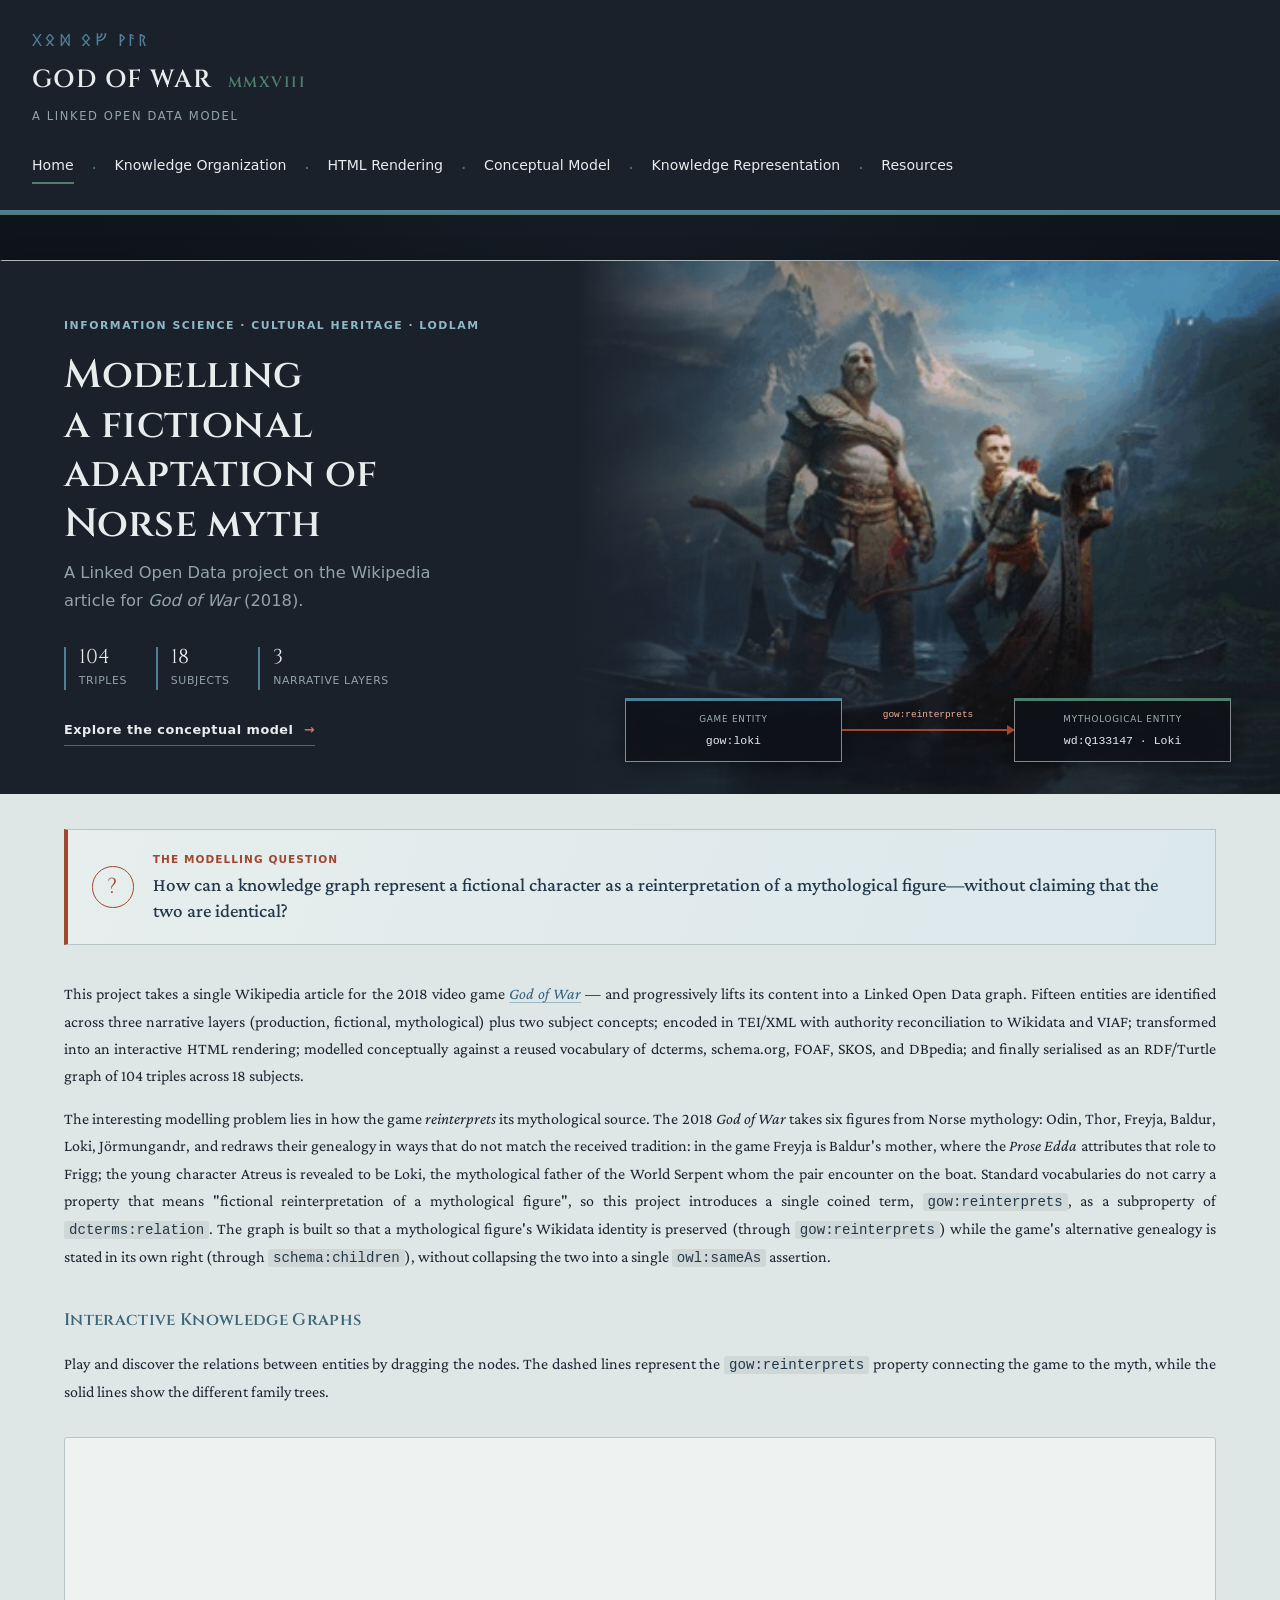
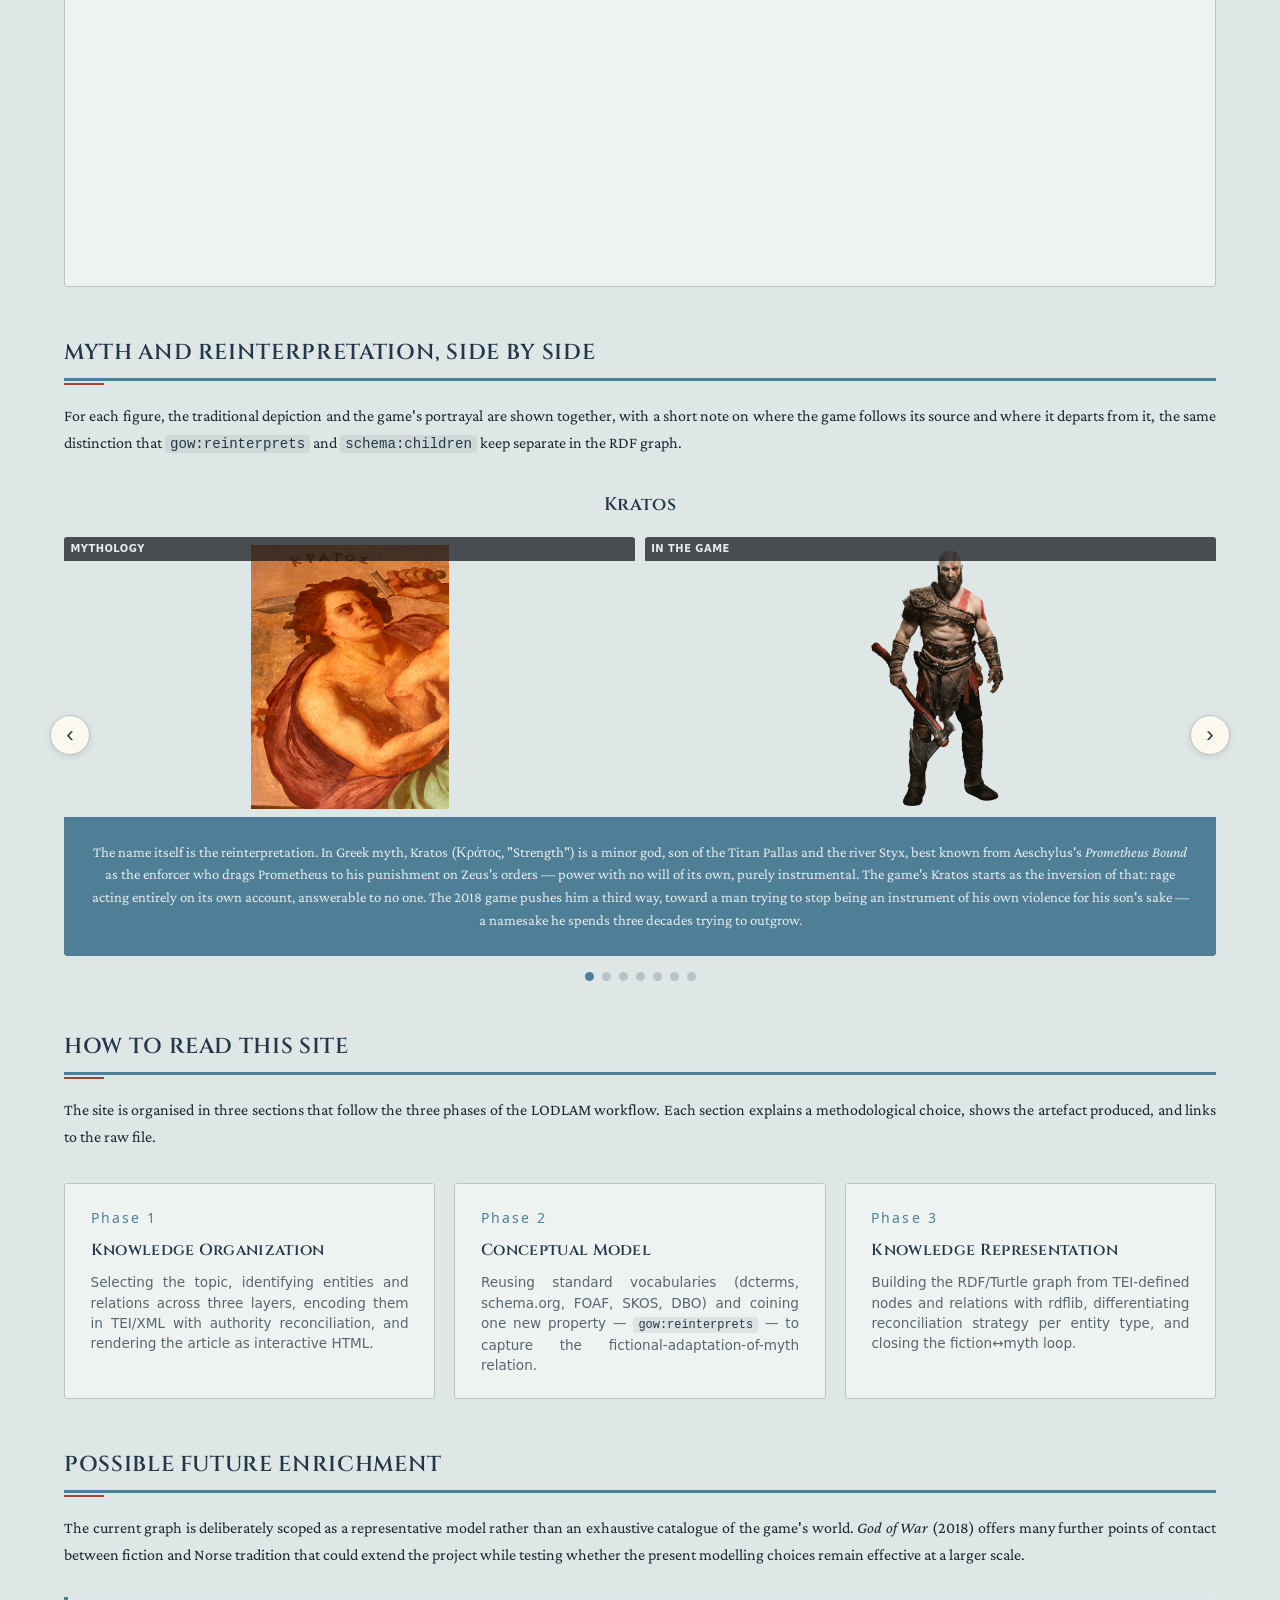
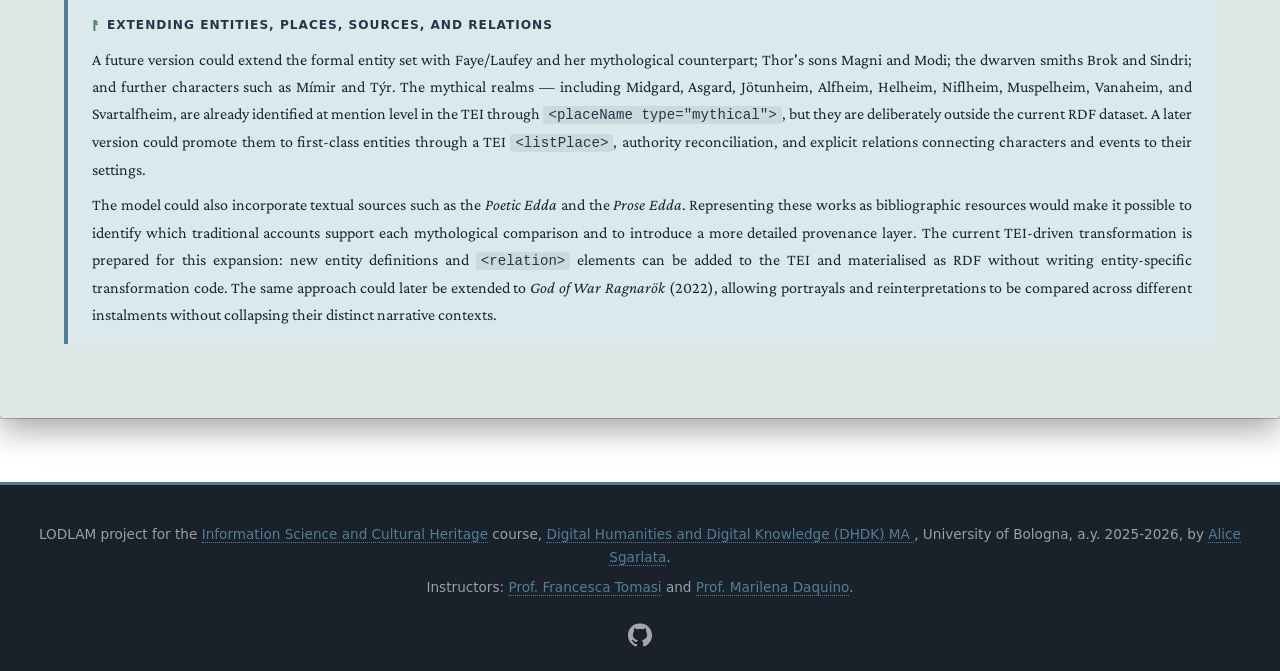
==== commit f9140b13: "Update print statement from 'Hello' to 'Goodbye'" ====
--- a/index.html
+++ b/index.html
@@ -72,6 +72,8 @@
     <p>This project takes a single Wikipedia article for the 2018 video game <em><a href="https://en.wikipedia.org/w/index.php?title=God_of_War_(2018_video_game)&amp;oldid=1357494264" target="_blank" rel="noopener">God of War</a></em> — and progressively lifts its content into a Linked Open Data graph. Fifteen entities are identified across three narrative layers (production, fictional, mythological) plus two subject concepts; encoded in TEI/XML with authority reconciliation to Wikidata and VIAF; transformed into an interactive HTML rendering; modelled conceptually against a reused vocabulary of dcterms, schema.org, FOAF, SKOS, and DBpedia; and finally serialised as an RDF/Turtle graph of 104 triples across 18 subjects.</p>
 
     <p>The interesting modelling problem lies in how the game <em>reinterprets</em> its mythological source. The 2018 <em>God of War</em> takes six figures from Norse mythology: Odin, Thor, Freyja, Baldur, Loki, Jörmungandr, and redraws their genealogy in ways that do not match the received tradition: in the game Freyja is Baldur's mother, where the <em>Prose Edda</em> attributes that role to Frigg; the young character Atreus is revealed to be Loki, the mythological father of the World Serpent whom the pair encounter on the boat. Standard vocabularies do not carry a property that means "fictional reinterpretation of a mythological figure", so this project introduces a single coined term, <code>gow:reinterprets</code>, as a subproperty of <code>dcterms:relation</code>. The graph is built so that a mythological figure's Wikidata identity is preserved (through <code>gow:reinterprets</code>) while the game's alternative genealogy is stated in its own right (through <code>schema:children</code>), without collapsing the two into a single <code>owl:sameAs</code> assertion.</p>
+<h3>Interactive Knowledge Graphs</h3>
+<p>Play and discover the relations between entities by dragging the nodes. The dashed lines represent the <code>gow:reinterprets</code> property connecting the game to the myth, while the solid lines show the different family trees.</p>
 <script type="text/javascript" src="https://unpkg.com/vis-network/standalone/umd/vis-network.min.js"></script>
 <div id="lod-network" style="width: 100%; height: 450px; border: 1px solid var(--color-parchment-dark); background: #eef3f2; border-radius: 3px; margin: 2rem 0;"></div> 
 <script type="text/javascript">  
@@ -137,13 +139,8 @@
   
   new vis.Network(container, data, options);
 </script>
-    <div class="callout">
-      <p class="callout-title">Course context</p>
-      <p>Individual project for the Information Science and Cultural Heritage course, taught by Prof. Francesca Tomasi and Prof. Marilena Daquino in the Digital Humanities and Digital Knowledge (DHDK) MA at the University of Bologna, academic year 2025-2026.</p>
-    </div>
-
+    
     <h2 id="myth-and-reinterpretation">Myth and reinterpretation, side by side</h2>
-
     <p>For each figure, the traditional depiction and the game's portrayal are shown together, with a short note on where the game follows its source and where it departs from it, the same distinction that <code>gow:reinterprets</code> and <code>schema:children</code> keep separate in the RDF graph.</p>
 
 <div class="myth-slideshow" role="region" aria-roledescription="carousel" aria-label="Myth and game character gallery">
@@ -308,7 +305,7 @@
 </main>
 
 <footer class="site-footer">
-  <p>LODLAM project for the <a href="https://www.unibo.it/it/studiare/insegnamenti-competenze-trasversali-moocs/insegnamenti/insegnamento/2025/542134" target="_blank" rel="noopener noreferrer"> Information Science and Cultural Heritage</a> course, <a href="https://corsi.unibo.it/magistrale/DigitalHumanitiesKnowledge" target="_blank" rel="noopener noreferrer"> Digital Humanities and Digital Knowledge (DHDK) MA </a>, University of Bologna, a.y. 2025-2026.</p>
+  <p>LODLAM project for the <a href="https://www.unibo.it/it/studiare/insegnamenti-competenze-trasversali-moocs/insegnamenti/insegnamento/2025/542134" target="_blank" rel="noopener noreferrer"> Information Science and Cultural Heritage</a> course, <a href="https://corsi.unibo.it/magistrale/DigitalHumanitiesKnowledge" target="_blank" rel="noopener noreferrer"> Digital Humanities and Digital Knowledge (DHDK) MA </a>, University of Bologna, a.y. 2025-2026, by <a href="https://github.com/alicesgarlata" target="_blank" rel="noopener noreferrer">Alice Sgarlata</a>.</p>
   <p>Instructors: <a href="https://www.unibo.it/sitoweb/francesca.tomasi" target="_blank" rel="noopener noreferrer">Prof. Francesca Tomasi</a> and <a href="https://www.unibo.it/sitoweb/marilena.daquino2" target="_blank" rel="noopener noreferrer">Prof. Marilena Daquino</a>.</p>
   <div class="footer-social">
     <a href="https://github.com/alicesgarlata/gowlodlam" target="_blank" rel="noopener noreferrer" class="github-link" aria-label="Visit the repository on Github!">
